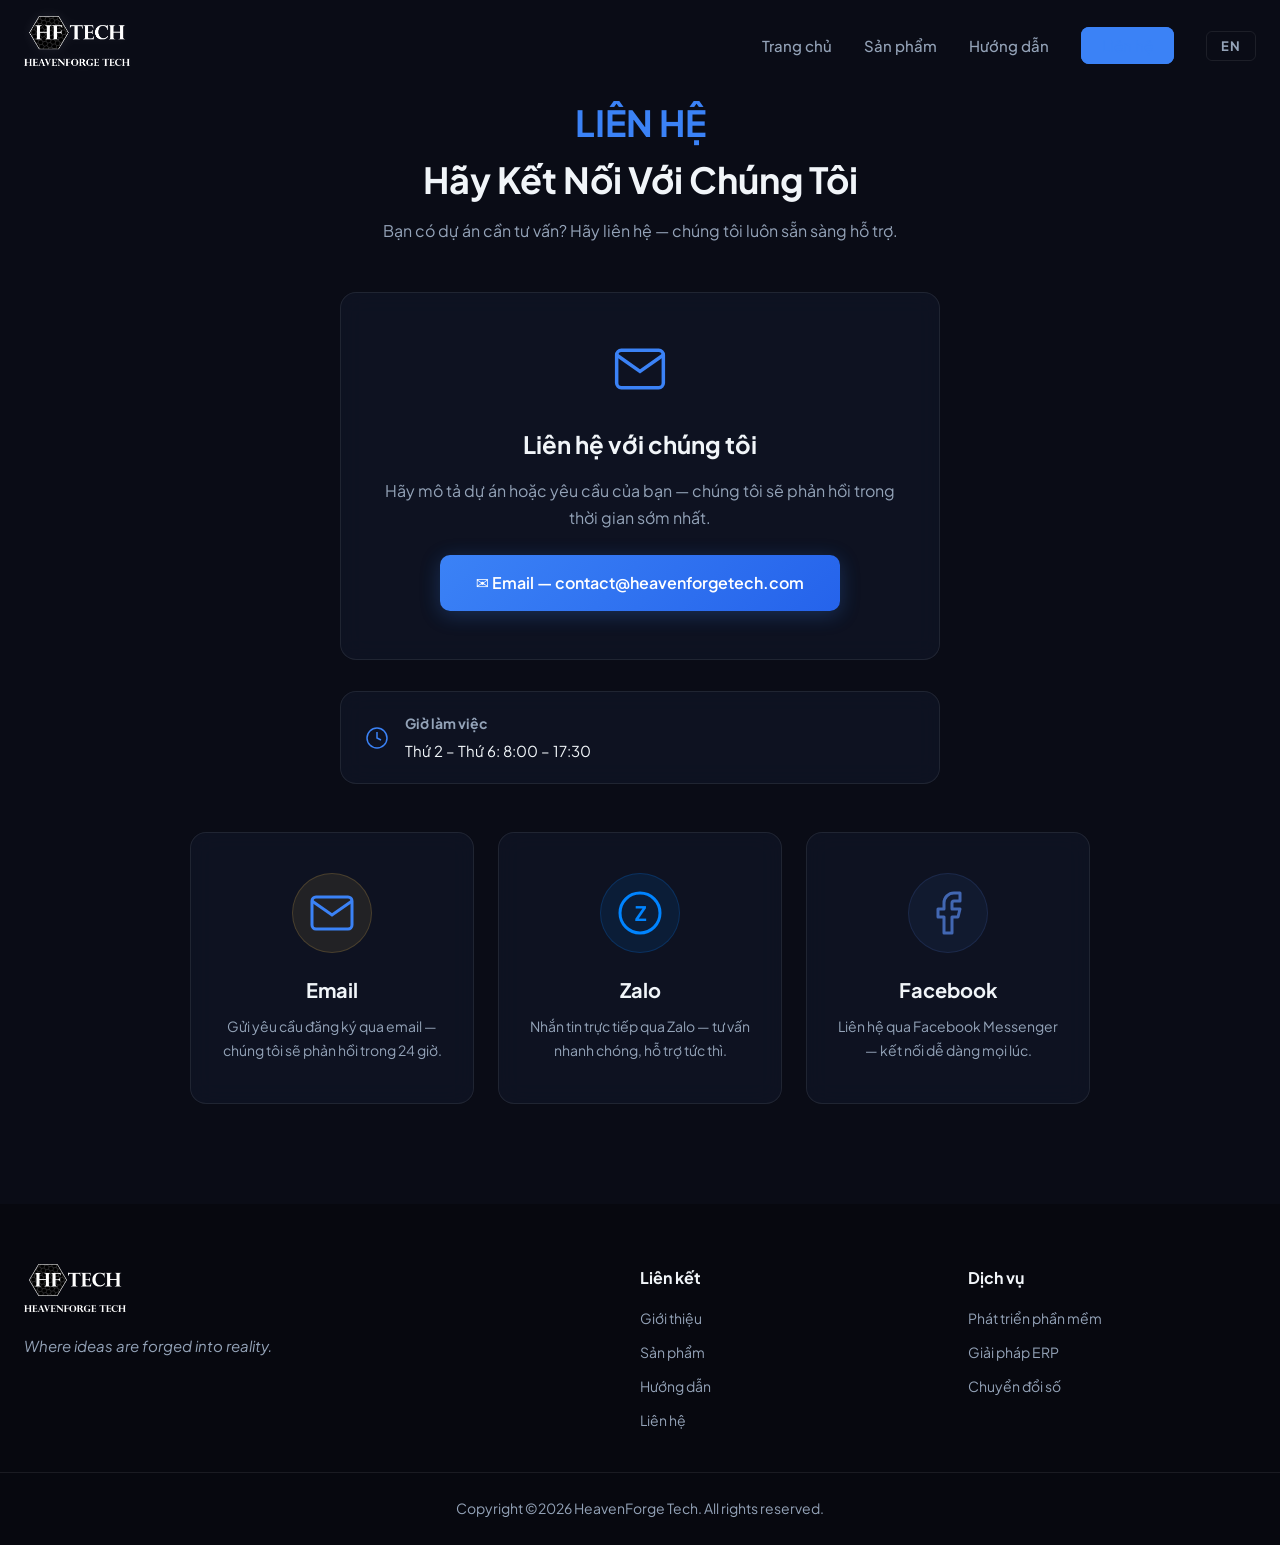
==== contact/index.html @ caf93141 "Add files via upload" ====
<!doctype html>
<html lang="vi">

<head>
    <meta charset="utf-8">
    <meta name="viewport" content="width=device-width,initial-scale=1">
    <title>Hướng Dẫn Sử Dụng — ForgeCore | HeavenForge Tech</title>
    <meta name="description"
        content="Hướng dẫn đăng ký, lợi ích khi sử dụng phần mềm ForgeCore và so sánh với phương pháp quản lý truyền thống.">
    <meta name="keywords"
        content="hướng dẫn sử dụng, đăng ký ForgeCore, lợi ích phần mềm quản lý, so sánh phần mềm ERP, HeavenForge Tech">
    <meta name="author" content="HeavenForge Tech">
    <meta name="robots" content="index, follow">
    <meta name="theme-color" content="#0f1326">
    <link rel="canonical" href="https://heavenforgetech.com/guide">

    <!-- Open Graph -->
    <meta property="og:title" content="Hướng Dẫn Sử Dụng — ForgeCore | HeavenForge Tech">
    <meta property="og:description"
        content="Hướng dẫn đăng ký và khám phá lợi ích khi sử dụng phần mềm quản lý doanh nghiệp ForgeCore.">
    <meta property="og:type" content="website">
    <meta property="og:url" content="https://heavenforgetech.com/guide">
    <meta property="og:image" content="https://heavenforgetech.com/assets/HFTech_Logo_Primary.webp">
    <meta property="og:locale" content="vi_VN">
    <meta property="og:site_name" content="HeavenForge Tech">

    <link rel="icon" type="image/webp" href="../assets/favicon.webp">
    <link rel="preconnect" href="https://fonts.googleapis.com">
    <link rel="preconnect" href="https://fonts.gstatic.com" crossorigin>
    <link href="https://fonts.googleapis.com/css2?family=Plus+Jakarta+Sans:wght@300;400;500;600;700;800&display=swap"
        rel="stylesheet">
    <link rel="stylesheet" href="../style.css?v=5">
    <script>document.documentElement.classList.add('js-ready');</script>
</head>

<body>
    <!-- ===== HEADER ===== -->
    <header id="header">
        <nav class="nav-container">
            <a href="../" class="nav-logo">
                <img src="../assets/HFTech_Logo_Primary_White.webp" alt="HeavenForge Tech" class="nav-logo-img">
            </a>
            <button class="nav-toggle" id="navToggle" aria-label="Menu" aria-expanded="false">
                <span></span><span></span><span></span>
            </button>
            <ul class="nav-links" id="navLinks">
                <li><a href="../" data-i18n="nav.home">Trang chủ</a></li>
                <li><a href="../products/" data-i18n="nav.products">Sản phẩm</a></li>
                <li><a href="../guide/" data-i18n="nav.guide">Hướng dẫn</a></li>
                <li><a href="./" class="nav-cta nav-active" data-i18n="nav.contact">Liên hệ</a></li>
                <li><button id="langToggle" class="lang-toggle" onclick="setLang(getLang()==='vi'?'en':'vi')">EN</button></li>
            </ul>
        </nav>
    </header>

    <!-- ===== CONTACT ===== -->
    <section id="contact" class="section">
      <div class="container">
        <div class="section-label" data-i18n="contact.label">LIÊN HỆ</div>
        <h2 class="section-title" data-i18n="contact.title">Hãy Kết Nối Với Chúng Tôi</h2>
        <p class="section-sub" data-i18n="contact.sub">Bạn có dự án cần tư vấn? Hãy liên hệ — chúng tôi luôn sẵn sàng hỗ trợ.</p>
        <div class="contact-info-center">
          <div class="contact-cta glass-card">
            <svg width="56" height="56" viewBox="0 0 24 24" fill="none" stroke="var(--accent)" stroke-width="1.5" aria-hidden="true">
              <path d="M4 4h16c1.1 0 2 .9 2 2v12c0 1.1-.9 2-2 2H4c-1.1 0-2-.9-2-2V6c0-1.1.9-2 2-2z" />
              <polyline points="22,6 12,13 2,6" />
            </svg>
            <h3 data-i18n="contact.cta.title">Liên hệ với chúng tôi</h3>
            <p data-i18n="contact.cta.desc">Hãy mô tả dự án hoặc yêu cầu của bạn — chúng tôi sẽ phản hồi trong thời gian sớm nhất.</p>
            <span id="contact-mail"></span>
          </div>
          <div class="contact-details">
            <div class="contact-item glass-card">
              <svg width="24" height="24" viewBox="0 0 24 24" fill="none" stroke="var(--accent)" stroke-width="1.5" aria-hidden="true">
                <circle cx="12" cy="12" r="10" />
                <path d="M12 6v6l4 2" />
              </svg>
              <div>
                <h4 data-i18n="contact.hours.title">Giờ làm việc</h4>
                <p data-i18n="contact.hours.desc">Thứ 2 – Thứ 6: 8:00 – 17:30</p>
              </div>
            </div>
          </div>
        </div>

        <!-- Kênh liên hệ -->
        <div class="contact-channels" style="margin-top:48px">
          <a href="https://mail.google.com/mail/?view=cm&to=contact%40heavenforgetech.com&su=Y%C3%AAu%20c%E1%BA%A7u%20t%C6%B0%20v%E1%BA%A5n"
            target="_blank" rel="noopener noreferrer" class="channel-card glass-card">
            <div class="channel-icon channel-email">
              <svg width="48" height="48" viewBox="0 0 24 24" fill="none" stroke="currentColor" stroke-width="1.5" aria-hidden="true">
                <path d="M4 4h16c1.1 0 2 .9 2 2v12c0 1.1-.9 2-2 2H4c-1.1 0-2-.9-2-2V6c0-1.1.9-2 2-2z" />
                <polyline points="22,6 12,13 2,6" />
              </svg>
            </div>
            <h3 data-i18n="guide.channel.email">Email</h3>
            <p data-i18n="guide.channel.email.desc">Gửi yêu cầu đăng ký qua email — chúng tôi sẽ phản hồi trong 24 giờ.</p>
          </a>
          <a href="https://zalo.me/0908487040" target="_blank" rel="noopener noreferrer" class="channel-card glass-card">
            <div class="channel-icon channel-zalo">
              <svg width="48" height="48" viewBox="0 0 24 24" fill="none" aria-hidden="true">
                <circle cx="12" cy="12" r="10" stroke="currentColor" stroke-width="1.5" />
                <text x="12" y="16" text-anchor="middle" fill="currentColor" font-size="10" font-weight="700" font-family="Plus Jakarta Sans, sans-serif">Z</text>
              </svg>
            </div>
            <h3 data-i18n="guide.channel.zalo">Zalo</h3>
            <p data-i18n="guide.channel.zalo.desc">Nhắn tin trực tiếp qua Zalo — tư vấn nhanh chóng, hỗ trợ tức thì.</p>
          </a>
          <a href="https://m.me/798002690071717" target="_blank" rel="noopener noreferrer" class="channel-card glass-card">
            <div class="channel-icon channel-facebook">
              <svg width="48" height="48" viewBox="0 0 24 24" fill="none" aria-hidden="true">
                <path d="M18 2h-3a5 5 0 00-5 5v3H7v4h3v8h4v-8h3l1-4h-4V7a1 1 0 011-1h3z"
                  stroke="currentColor" stroke-width="1.5" stroke-linecap="round" stroke-linejoin="round" />
              </svg>
            </div>
            <h3 data-i18n="guide.channel.fb">Facebook</h3>
            <p data-i18n="guide.channel.fb.desc">Liên hệ qua Facebook Messenger — kết nối dễ dàng mọi lúc.</p>
          </a>
        </div>
      </div>
    </section>

    <!-- ===== FOOTER ===== -->
    <footer class="footer">
        <div class="container footer-inner">
            <div class="footer-brand">
                <img src="../assets/HFTech_Logo_Primary_White.webp" alt="HeavenForge Tech" class="footer-logo">
                <p>Where ideas are forged into reality.</p>
            </div>
            <div class="footer-links">
                <h4 data-i18n="footer.links">Liên kết</h4>
                <a href="../#about" data-i18n="footer.about">Giới thiệu</a>
                <a href="../products/" data-i18n="nav.products">Sản phẩm</a>
                <a href="../guide/" data-i18n="nav.guide">Hướng dẫn</a>
                <a href="./" data-i18n="nav.contact">Liên hệ</a>
            </div>
            <div class="footer-links">
                <h4 data-i18n="footer.services-title">Dịch vụ</h4>
                <a href="../#services" data-i18n="footer.dev">Phát triển phần mềm</a>
                <a href="../#services" data-i18n="footer.erp">Giải pháp ERP</a>
                <a href="../#services" data-i18n="footer.digital">Chuyển đổi số</a>
            </div>
        </div>
        <div class="footer-bottom">
            <p>Copyright ©2026 HeavenForge Tech. All rights reserved.</p>
        </div>
    </footer>

    <script src="../i18n.js?v=1"></script>
    <script src="../main.js?v=5" defer></script>
</body>

</html>
---- style.css ----
/* ===== HeavenForge Tech — Design System ===== */

/* === Image protection === */
img {
  -webkit-user-select: none;
  user-select: none;
  -webkit-user-drag: none;
  -webkit-touch-callout: none;
}

.showcase-img-wrap {
  position: relative;
}

.showcase-img-wrap::after {
  content: '';
  position: absolute;
  inset: 0;
  z-index: 1;
}


:root {
  --bg: #0a0c16;
  --bg2: #12182b;
  --fg: #f1f5f9;
  --fg-muted: #94a3b8;
  --accent: #3b82f6;
  --accent-glow: rgba(59, 130, 246, 0.25);
  --glass-bg: rgba(18, 24, 43, 0.6);
  --glass-border: rgba(255, 255, 255, 0.08);
  --radius: 16px;
  --transition: .35s cubic-bezier(.4, 0, .2, 1);
}

*,
*::before,
*::after {
  box-sizing: border-box;
  margin: 0;
  padding: 0;
}

html {
  scroll-behavior: smooth;
  scroll-padding-top: 80px;
}

body {
  font-family: 'Plus Jakarta Sans', system-ui, -apple-system, sans-serif;
  background: var(--bg);
  color: var(--fg);
  line-height: 1.7;
  overflow-x: hidden;
}

a {
  color: var(--accent);
  text-decoration: none;
  transition: color var(--transition);
}

a:hover {
  color: #60a5fa;
}

img {
  max-width: 100%;
  height: auto;
}

ul {
  list-style: none;
}

.container {
  max-width: 1400px;
  margin: 0 auto;
  padding: 0 24px;
}

.accent {
  color: var(--accent);
}

/* ===== GLASS CARD ===== */
.glass-card {
  background: var(--glass-bg);
  border: 1px solid var(--glass-border);
  border-radius: var(--radius);
  backdrop-filter: blur(12px);
  -webkit-backdrop-filter: blur(12px);
  will-change: transform;
  transition: transform var(--transition), box-shadow var(--transition), border-color var(--transition);
}

.glass-card:hover {
  transform: translateY(-4px);
  border-color: rgba(59, 130, 246, 0.3);
  box-shadow: 0 20px 40px -10px rgba(0, 0, 0, 0.5), 0 0 20px var(--accent-glow);
}

/* ===== HEADER ===== */
#header {
  position: fixed;
  top: 0;
  left: 0;
  width: 100%;
  z-index: 1000;
  padding: 16px 0;
  transition: all var(--transition);
}

#header.scrolled {
  background: rgba(15, 19, 38, .92);
  backdrop-filter: blur(20px);
  -webkit-backdrop-filter: blur(20px);
  padding: 10px 0;
  box-shadow: 0 2px 30px rgba(0, 0, 0, .4);
}

.nav-container {
  max-width: 1400px;
  margin: 0 auto;
  padding: 0 24px;
  display: flex;
  align-items: center;
  justify-content: space-between;
}

.nav-logo-img {
  height: 52px;
  width: auto;
  filter: drop-shadow(0 0 6px rgba(255, 255, 255, .08));
}

.nav-links {
  display: flex;
  align-items: center;
  gap: 32px;
}

.nav-links a {
  color: var(--fg-muted);
  font-size: 15px;
  font-weight: 500;
  position: relative;
  transition: color var(--transition);
}

#header .nav-links .nav-cta {
  padding: 8px 20px;
  border: 1px solid var(--accent);
  border-radius: 8px;
  color: var(--accent);
}

#header .nav-links .nav-cta:hover {
  background: var(--accent);
  color: var(--bg);
}

#header .nav-links .nav-cta::after {
  display: none;
}

.nav-cta {
  background: var(--accent);
  color: var(--bg) !important;
  padding: 8px 20px;
  border-radius: 8px;
  font-weight: 600;
  transition: background var(--transition), transform var(--transition);
}

.lang-toggle {
  background: transparent;
  color: var(--fg-muted);
  border: 1px solid var(--glass-border);
  padding: 6px 14px;
  border-radius: 6px;
  font-size: 13px;
  font-weight: 700;
  font-family: inherit;
  cursor: pointer;
  letter-spacing: 1px;
  transition: all var(--transition);
}

.lang-toggle:hover {
  color: var(--accent);
  border-color: var(--accent);
}

.nav-links a::after {
  content: '';
  position: absolute;
  bottom: -4px;
  left: 0;
  width: 0;
  height: 2px;
  background: var(--accent);
  transition: width var(--transition);
}

.nav-links a:hover {
  color: var(--fg);
}

.nav-links a:hover::after {
  width: 100%;
}

#header .nav-links .nav-cta {
  padding: 8px 20px;
  border: 1px solid var(--accent);
  border-radius: 8px;
  color: var(--accent);
}

#header .nav-links .nav-cta:hover {
  background: var(--accent);
  color: var(--bg);
}

#header .nav-links .nav-cta::after {
  display: none;
}

/* Mobile toggle */
.nav-toggle {
  display: none;
  background: none;
  border: none;
  cursor: pointer;
  padding: 4px;
}

.nav-toggle span {
  display: block;
  width: 24px;
  height: 2px;
  background: var(--fg);
  margin: 5px 0;
  transition: var(--transition);
}

.nav-toggle.active span:nth-child(1) {
  transform: rotate(45deg) translate(5px, 5px);
}

.nav-toggle.active span:nth-child(2) {
  opacity: 0;
}

.nav-toggle.active span:nth-child(3) {
  transform: rotate(-45deg) translate(5px, -5px);
}

/* ===== HERO ===== */
.hero {
  position: relative;
  min-height: 100vh;
  display: flex;
  align-items: center;
  justify-content: center;
  text-align: center;
  padding: 120px 24px 80px;
  overflow: hidden;
}

.hero-glow {
  position: absolute;
  top: -200px;
  left: 50%;
  transform: translateX(-50%);
  width: 900px;
  height: 600px;
  background: radial-gradient(ellipse, rgba(224, 180, 76, .08) 0%, transparent 70%);
  pointer-events: none;
}

.hero-content {
  position: relative;
  z-index: 1;
  max-width: 900px;
}

.badge {
  display: inline-block;
  margin-bottom: 24px;
  padding: .4em 1.2em;
  border: 1px solid rgba(255, 255, 255, .2);
  border-radius: 999px;
  font-size: 13px;
  font-weight: 600;
  letter-spacing: 2px;
  background: rgba(255, 255, 255, .05);
}

.hero h1 {
  font-size: clamp(36px, 5.5vw, 64px);
  font-weight: 800;
  line-height: 1.15;
  margin-bottom: 16px;
}

.hero-tagline {
  font-size: clamp(18px, 2vw, 22px);
  color: #c0d0f0;
  font-weight: 400;
  font-style: italic;
  margin-bottom: 12px;
}

.hero-desc {
  font-size: 17px;
  color: var(--fg-muted);
  max-width: 600px;
  margin: 0 auto 32px;
}

.hero-btns {
  display: flex;
  gap: 16px;
  justify-content: center;
  flex-wrap: wrap;
}

/* Buttons */
.btn {
  display: inline-flex;
  align-items: center;
  gap: 8px;
  padding: 14px 32px;
  border-radius: 10px;
  font-size: 15px;
  font-weight: 600;
  cursor: pointer;
  border: none;
  transition: all var(--transition);
}

.btn-primary {
  background: linear-gradient(135deg, var(--accent), #2563eb);
  color: #ffffff;
  box-shadow: 0 4px 20px var(--accent-glow);
}

.btn-primary:hover {
  transform: translateY(-2px);
  box-shadow: 0 8px 30px var(--accent-glow);
  color: #ffffff;
}

.btn-outline {
  background: transparent;
  color: var(--fg);
  border: 1px solid rgba(255, 255, 255, .2);
}

.btn-outline:hover {
  border-color: var(--accent);
  color: var(--accent);
  transform: translateY(-2px);
}

.btn-full {
  width: 100%;
  justify-content: center;
}

/* ===== SECTIONS ===== */
.section {
  padding: 100px 0;
}

.section-alt {
  background: var(--bg2);
}

.section-label {
  font-size: clamp(26px, 3.5vw, 36px);
  font-weight: 700;
  color: var(--accent);
  text-align: center;
  margin-bottom: 12px;
  line-height: 1.25;
}

.section-title {
  font-size: clamp(26px, 3.5vw, 36px);
  font-weight: 700;
  text-align: center;
  margin-bottom: 16px;
  line-height: 1.25;
}

.section-sub {
  font-size: 16px;
  line-height: 1.6;
  color: var(--fg-muted);
  text-align: center;
  max-width: 700px;
  margin: 0 auto 48px;
}

/* ===== ABOUT ===== */
.about-grid {
  display: grid;
  grid-template-columns: repeat(3, 1fr);
  gap: 24px;
}

.about-card {
  padding: 36px 28px;
  text-align: center;
}

.about-icon {
  margin-bottom: 20px;
  color: var(--accent);
}

.about-card h3 {
  font-size: 20px;
  margin-bottom: 12px;
}

.about-card p {
  font-size: 15px;
  color: var(--fg-muted);
}

/* ===== SERVICES ===== */
.services-grid {
  display: grid;
  grid-template-columns: repeat(2, 1fr);
  gap: 24px;
}

.service-card {
  padding: 36px 32px;
}

.service-icon {
  margin-bottom: 20px;
}

.service-card h3 {
  font-size: 22px;
  margin-bottom: 10px;
}

.service-card>p {
  font-size: 15px;
  color: var(--fg-muted);
  margin-bottom: 16px;
}

.service-list {
  display: flex;
  flex-direction: column;
  gap: 8px;
}

.service-list li {
  padding-left: 20px;
  position: relative;
  font-size: 14px;
  color: var(--fg-muted);
}

.service-list li::before {
  content: '';
  position: absolute;
  left: 0;
  top: 8px;
  width: 8px;
  height: 8px;
  border-radius: 50%;
  background: var(--accent);
  opacity: .7;
}

/* ===== PROCESS ===== */
.process-timeline {
  display: grid;
  grid-template-columns: repeat(4, 1fr);
  gap: 24px;
  position: relative;
}

.process-timeline::before {
  content: '';
  position: absolute;
  top: 50px;
  left: 12%;
  right: 12%;
  height: 2px;
  background: linear-gradient(90deg, transparent, var(--accent), transparent);
  opacity: .3;
}

.process-step {
  padding: 32px 24px;
  text-align: center;
  position: relative;
}

.step-number {
  font-size: 36px;
  font-weight: 800;
  background: linear-gradient(135deg, var(--accent), #2563eb);
  -webkit-background-clip: text;
  -webkit-text-fill-color: transparent;
  background-clip: text;
  margin-bottom: 12px;
  line-height: 1;
}

.process-step h3 {
  font-size: 17px;
  margin-bottom: 10px;
}

.process-step p {
  font-size: 14px;
  color: var(--fg-muted);
}

/* ===== TECH ===== */
.tech-grid {
  display: flex;
  flex-wrap: wrap;
  justify-content: center;
  gap: 16px;
}

.tech-item {
  padding: 14px 28px;
  border-radius: 10px;
  background: var(--glass-bg);
  border: 1px solid var(--glass-border);
  font-size: 15px;
  font-weight: 600;
  letter-spacing: .5px;
  transition: all var(--transition);
}

.tech-item:hover {
  border-color: var(--accent);
  color: var(--accent);
  box-shadow: 0 0 16px var(--accent-glow);
  transform: translateY(-3px);
}

/* ===== CONTACT ===== */
.contact-info-center {
  display: flex;
  flex-direction: column;
  align-items: center;
  gap: 32px;
  max-width: 600px;
  margin: 0 auto;
}

.contact-cta {
  padding: 48px 40px;
  text-align: center;
}

.contact-cta svg {
  margin-bottom: 20px;
}

.contact-cta h3 {
  font-size: 24px;
  margin-bottom: 12px;
}

.contact-cta p {
  font-size: 16px;
  color: var(--fg-muted);
  margin-bottom: 24px;
}

.contact-cta a {
  display: inline-flex;
  align-items: center;
  gap: 8px;
  padding: 14px 36px;
  border-radius: 10px;
  background: linear-gradient(135deg, var(--accent), #2563eb);
  color: #ffffff;
  font-size: 16px;
  font-weight: 600;
  box-shadow: 0 4px 20px var(--accent-glow);
  transition: all var(--transition);
}

.contact-cta a:hover {
  transform: translateY(-2px);
  box-shadow: 0 8px 30px var(--accent-glow);
  color: #ffffff;
}

.contact-details {
  width: 100%;
}

.contact-info {
  display: flex;
  flex-direction: column;
  gap: 16px;
}

.contact-item {
  display: flex;
  align-items: center;
  gap: 16px;
  padding: 20px 24px;
}

.contact-item h4 {
  font-size: 14px;
  color: var(--fg-muted);
  margin-bottom: 2px;
}

.contact-item p,
.contact-item a {
  font-size: 15px;
  color: var(--fg);
}

/* ===== FOOTER ===== */
.footer {
  background: rgba(0, 0, 0, .3);
  padding-top: 60px;
}

.footer-inner {
  display: grid;
  grid-template-columns: 2fr 1fr 1fr;
  gap: 40px;
  padding-bottom: 40px;
  border-bottom: 1px solid var(--glass-border);
}

.footer-logo {
  height: 50px;
  margin-bottom: 12px;
}

.footer-brand p {
  color: var(--fg-muted);
  font-size: 15px;
  font-style: italic;
}

.footer-links {
  display: flex;
  flex-direction: column;
  gap: 10px;
}

.footer-links h4 {
  font-size: 16px;
  margin-bottom: 6px;
}

.footer-links a {
  color: var(--fg-muted);
  font-size: 14px;
}

.footer-links a:hover {
  color: var(--accent);
}

.footer-bottom {
  text-align: center;
  padding: 24px;
  font-size: 14px;
  color: var(--fg-muted);
}

/* ===== PRODUCT PAGE ===== */
.product-hero {
  position: relative;
  min-height: 80vh;
  display: flex;
  align-items: center;
  justify-content: center;
  text-align: center;
  padding: 120px 24px 80px;
  overflow: hidden;
}

.nav-active {
  color: var(--accent) !important;
}

.overview-grid {
  display: grid;
  grid-template-columns: repeat(3, 1fr);
  gap: 24px;
}

.overview-card {
  padding: 36px 28px;
  text-align: center;
}

.overview-number {
  font-size: 36px;
  font-weight: 800;
  background: linear-gradient(135deg, var(--accent), #2563eb);
  -webkit-background-clip: text;
  -webkit-text-fill-color: transparent;
  background-clip: text;
  margin-bottom: 12px;
  line-height: 1;
}

.overview-card h3 {
  font-size: 20px;
  margin-bottom: 12px;
}

.overview-card p {
  font-size: 15px;
  color: var(--fg-muted);
}

.features-grid {
  display: grid;
  grid-template-columns: repeat(3, 1fr);
  gap: 24px;
}

.feature-card {
  padding: 32px 28px;
  display: flex;
  flex-direction: column;
}

.feature-icon {
  margin-bottom: 20px;
}

.feature-card h3 {
  font-size: 20px;
  margin-bottom: 10px;
}

.feature-card>p {
  font-size: 15px;
  color: var(--fg-muted);
  margin-bottom: 20px;
}

.feature-highlights {
  display: flex;
  flex-direction: column;
  gap: 10px;
  margin-top: auto;
  padding-top: 16px;
  border-top: 1px solid var(--glass-border);
}

.feature-highlights li {
  padding-left: 20px;
  position: relative;
  font-size: 14px;
  color: var(--fg-muted);
}

.feature-highlights li::before {
  content: '';
  position: absolute;
  left: 0;
  top: 8px;
  width: 8px;
  height: 8px;
  border-radius: 50%;
  background: var(--accent);
  opacity: .7;
}

.highlights-grid {
  display: grid;
  grid-template-columns: repeat(2, 1fr);
  gap: 24px;
  max-width: 900px;
  margin: 0 auto;
}

.highlight-item {
  padding: 36px 32px;
  display: flex;
  flex-direction: column;
  align-items: center;
  text-align: center;
}

.highlight-icon {
  width: 72px;
  height: 72px;
  display: flex;
  align-items: center;
  justify-content: center;
  border-radius: 50%;
  background: rgba(224, 180, 76, .08);
  border: 1px solid rgba(224, 180, 76, .15);
  margin-bottom: 20px;
}

.highlight-item h3 {
  font-size: 20px;
  margin-bottom: 10px;
}

.highlight-item p {
  font-size: 15px;
  color: var(--fg-muted);
}

.cta-block {
  text-align: center;
  padding: 64px 48px;
  max-width: 800px;
  margin: 0 auto;
}

.cta-block h2 {
  font-size: clamp(24px, 3.5vw, 36px);
  font-weight: 700;
  margin-bottom: 16px;
  line-height: 1.3;
}

.cta-block p {
  font-size: 17px;
  color: var(--fg-muted);
  margin-bottom: 32px;
}

/* ===== PRODUCT SHOWCASE (Homepage) ===== */
.product-showcase {
  display: grid;
  grid-template-columns: 1.2fr 1fr;
  gap: 0;
  overflow: hidden;
  padding: 0;
}

.product-showcase-img {
  overflow: hidden;
  line-height: 0;
}

.product-showcase-img img {
  width: 100%;
  height: 100%;
  object-fit: cover;
  transition: transform .5s ease;
}

.product-showcase:hover .product-showcase-img img {
  transform: scale(1.03);
}

.product-showcase-info {
  padding: 40px 36px;
  display: flex;
  flex-direction: column;
  justify-content: center;
}

.product-showcase-info h3 {
  font-size: 24px;
  margin-bottom: 12px;
  color: var(--fg);
}

.product-showcase-info > p {
  font-size: 15px;
  color: var(--fg-muted);
  margin-bottom: 24px;
  line-height: 1.7;
}

.product-badges {
  display: flex;
  flex-wrap: wrap;
  gap: 10px;
  margin-bottom: 28px;
}

.product-badge {
  padding: 6px 16px;
  border-radius: 999px;
  font-size: 13px;
  font-weight: 600;
  background: rgba(224, 180, 76, .1);
  border: 1px solid rgba(224, 180, 76, .25);
  color: var(--accent);
}

/* ===== GUIDE PAGE ===== */
.register-steps {
  display: grid;
  grid-template-columns: repeat(3, 1fr);
  gap: 24px;
  margin-bottom: 48px;
}

.register-step {
  padding: 32px 24px;
  text-align: center;
}

.register-step h3 {
  font-size: 17px;
  margin-bottom: 10px;
}

.register-step p {
  font-size: 14px;
  color: var(--fg-muted);
}

.contact-channels {
  display: grid;
  grid-template-columns: repeat(3, 1fr);
  gap: 24px;
  max-width: 900px;
  margin: 0 auto;
}

.channel-card {
  padding: 40px 28px;
  text-align: center;
  color: var(--fg);
  cursor: pointer;
}

.channel-card:hover {
  color: var(--fg);
}

.channel-icon {
  width: 80px;
  height: 80px;
  display: flex;
  align-items: center;
  justify-content: center;
  border-radius: 50%;
  margin: 0 auto 20px;
  transition: all var(--transition);
}

.channel-email {
  background: rgba(224, 180, 76, .1);
  border: 1px solid rgba(224, 180, 76, .2);
  color: var(--accent);
}

.channel-zalo {
  background: rgba(0, 132, 255, .1);
  border: 1px solid rgba(0, 132, 255, .2);
  color: #0084ff;
}

.channel-facebook {
  background: rgba(66, 103, 178, .1);
  border: 1px solid rgba(66, 103, 178, .2);
  color: #4267B2;
}

.channel-card:hover .channel-icon {
  transform: scale(1.1);
}

.channel-card h3 {
  font-size: 20px;
  margin-bottom: 8px;
}

.channel-card p {
  font-size: 14px;
  color: var(--fg-muted);
}

.benefits-grid {
  display: grid;
  grid-template-columns: repeat(3, 1fr);
  gap: 24px;
}

.benefit-card {
  padding: 32px 28px;
  text-align: center;
}

.benefit-icon {
  width: 72px;
  height: 72px;
  display: flex;
  align-items: center;
  justify-content: center;
  border-radius: 50%;
  background: rgba(224, 180, 76, .08);
  border: 1px solid rgba(224, 180, 76, .15);
  margin: 0 auto 20px;
}

.benefit-card h3 {
  font-size: 18px;
  margin-bottom: 10px;
}

.benefit-card p {
  font-size: 14px;
  color: var(--fg-muted);
  line-height: 1.7;
}

.compare-table-wrap {
  overflow-x: auto;
  padding: 0;
}

.compare-table {
  width: 100%;
  border-collapse: collapse;
  font-size: 15px;
}

.compare-table th,
.compare-table td {
  padding: 16px 20px;
  text-align: left;
  border-bottom: 1px solid var(--glass-border);
}

.compare-table thead th {
  font-size: 16px;
  font-weight: 700;
  padding: 20px;
  background: rgba(255, 255, 255, .03);
}

.compare-table th:first-child {
  width: 140px;
  font-weight: 600;
}

.compare-old {
  color: var(--fg-muted);
}

.compare-new {
  color: var(--accent);
}

.compare-table td.compare-old {
  color: var(--fg-muted);
  font-size: 14px;
}

.compare-table td.compare-new {
  color: var(--fg);
  font-size: 14px;
}

.compare-table tbody tr:hover {
  background: rgba(255, 255, 255, .02);
}

.compare-table tbody tr:last-child td {
  border-bottom: none;
}

/* ===== UPCOMING / COMING SOON ===== */
.upcoming-grid {
  display: grid;
  grid-template-columns: repeat(2, 1fr);
  gap: 24px;
}

.upcoming-card {
  padding: 32px 28px;
  display: flex;
  flex-direction: column;
  position: relative;
  opacity: .85;
  transition: opacity var(--transition), transform var(--transition), box-shadow var(--transition), border-color var(--transition);
}

.upcoming-card:hover {
  opacity: 1;
}

.upcoming-badge {
  position: absolute;
  top: 16px;
  right: 16px;
  padding: 4px 14px;
  border-radius: 999px;
  font-size: 11px;
  font-weight: 700;
  letter-spacing: 1px;
  text-transform: uppercase;
  background: linear-gradient(135deg, var(--accent), #c89830);
  color: var(--bg);
}

.upcoming-card h3 {
  font-size: 20px;
  margin-bottom: 10px;
}

.upcoming-card > p {
  font-size: 15px;
  color: var(--fg-muted);
  margin-bottom: 20px;
}

/* ===== SHOWCASE ===== */
.showcase-list {
  display: flex;
  flex-direction: column;
  gap: 48px;
}

.showcase-item {
  display: grid;
  grid-template-columns: 1.2fr 1fr;
  gap: 40px;
  align-items: center;
  padding: 0;
  overflow: hidden;
}

.showcase-item-reverse {
  direction: rtl;
}

.showcase-item-reverse > * {
  direction: ltr;
}

.showcase-img-wrap {
  overflow: hidden;
  border-radius: var(--radius) 0 0 var(--radius);
  line-height: 0;
}

.showcase-item-reverse .showcase-img-wrap {
  border-radius: 0 var(--radius) var(--radius) 0;
}

.showcase-img-wrap img {
  width: 100%;
  height: 100%;
  object-fit: cover;
  transition: transform .5s ease;
}

.showcase-item:hover .showcase-img-wrap img {
  transform: scale(1.03);
}

.showcase-info {
  padding: 36px 36px 36px 0;
}

.showcase-item-reverse .showcase-info {
  padding: 36px 0 36px 36px;
}

.showcase-info h3 {
  font-size: 22px;
  margin-bottom: 12px;
  color: var(--fg);
}

.showcase-info > p {
  font-size: 15px;
  color: var(--fg-muted);
  margin-bottom: 20px;
  line-height: 1.7;
}

/* ===== SCROLL REVEAL ===== */
.glass-card,
.tech-item,
.section-title,
.section-label,
.section-sub,
.hero-content > * {
  opacity: 0;
  transform: translateY(30px);
  transition: opacity .6s ease, transform .6s ease;
}

.glass-card.visible,
.tech-item.visible,
.section-title.visible,
.section-label.visible,
.section-sub.visible,
.hero-content > *.visible {
  opacity: 1;
  transform: translateY(0);
}

.hero-content>*:nth-child(1) {
  transition-delay: .1s;
}

.hero-content>*:nth-child(2) {
  transition-delay: .25s;
}

.hero-content>*:nth-child(3) {
  transition-delay: .4s;
}

.hero-content>*:nth-child(4) {
  transition-delay: .55s;
}

.hero-content>*:nth-child(5) {
  transition-delay: .7s;
}

/* ===== RESPONSIVE ===== */
/* ===== LARGE SCREENS ===== */
@media (min-width: 1440px) {
  .container,
  .nav-container {
    max-width: 1600px;
  }

  .hero-content {
    max-width: 1000px;
  }

  .hero-desc {
    max-width: 700px;
  }

  .showcase-item {
    gap: 56px;
  }

  .services-grid,
  .highlights-grid {
    grid-template-columns: repeat(3, 1fr);
    gap: 32px;
  }
}

@media (min-width: 1920px) {
  .container,
  .nav-container {
    max-width: 1800px;
    padding: 0 48px;
  }

  .hero h1,
  .product-hero h1 {
    font-size: 56px;
  }

  .section-title {
    font-size: 42px;
  }

  .hero-content {
    max-width: 1100px;
  }
}

@media (max-width: 1024px) {
  .about-grid {
    grid-template-columns: 1fr;
    max-width: 500px;
    margin: 0 auto;
  }

  .services-grid {
    grid-template-columns: 1fr;
  }

  .process-timeline {
    grid-template-columns: repeat(2, 1fr);
  }

  .process-timeline::before {
    display: none;
  }

  .footer-inner {
    grid-template-columns: 1fr 1fr;
  }

  .overview-grid {
    grid-template-columns: 1fr;
    max-width: 500px;
    margin: 0 auto;
  }

  .product-showcase {
    grid-template-columns: 1fr;
  }

  .product-showcase-info {
    padding: 28px 32px 32px;
  }

  .features-grid {
    grid-template-columns: repeat(2, 1fr);
  }

  .upcoming-grid {
    grid-template-columns: 1fr;
  }

  .register-steps {
    grid-template-columns: 1fr;
    max-width: 400px;
    margin: 0 auto 48px;
  }

  .contact-channels {
    grid-template-columns: 1fr;
    max-width: 400px;
  }

  .benefits-grid {
    grid-template-columns: 1fr;
    max-width: 500px;
    margin: 0 auto;
  }

  .compare-table th:first-child {
    width: 100px;
  }

  .showcase-item {
    grid-template-columns: 1fr;
    gap: 0;
  }

  .showcase-item-reverse {
    direction: ltr;
  }

  .showcase-img-wrap,
  .showcase-item-reverse .showcase-img-wrap {
    border-radius: var(--radius) var(--radius) 0 0;
  }

  .showcase-info,
  .showcase-item-reverse .showcase-info {
    padding: 28px 32px 32px;
  }
}

@media (max-width: 768px) {
  .nav-toggle {
    display: block;
  }

  .nav-links {
    position: fixed;
    top: 0;
    right: -100%;
    width: 280px;
    height: 100vh;
    flex-direction: column;
    justify-content: center;
    background: rgba(15, 19, 38, .97);
    backdrop-filter: blur(20px);
    transition: right var(--transition);
    gap: 24px;
  }

  .nav-links.open {
    right: 0;
  }

  .hero,
  .product-hero {
    padding: 100px 20px 60px;
    min-height: 90vh;
  }

  .features-grid {
    grid-template-columns: 1fr;
  }

  .upcoming-grid {
    grid-template-columns: 1fr;
  }

  .register-steps {
    grid-template-columns: 1fr;
    max-width: 350px;
    margin: 0 auto 48px;
  }

  .contact-channels {
    grid-template-columns: 1fr;
    max-width: 350px;
  }

  .benefits-grid {
    grid-template-columns: 1fr;
    max-width: 400px;
    margin: 0 auto;
  }

  .compare-table {
    font-size: 13px;
  }

  .compare-table th,
  .compare-table td {
    padding: 12px 14px;
  }

  .highlights-grid {
    grid-template-columns: 1fr;
    max-width: 500px;
    margin: 0 auto;
  }

  .cta-block {
    padding: 40px 24px;
  }

  .showcase-info,
  .showcase-item-reverse .showcase-info {
    padding: 24px 20px 28px;
  }

  .product-showcase-info {
    padding: 24px 20px 28px;
  }

  .product-showcase-info h3 {
    font-size: 20px;
  }

  .showcase-info h3 {
    font-size: 19px;
  }

  .section {
    padding: 70px 0;
  }

  .process-timeline {
    grid-template-columns: 1fr;
    max-width: 400px;
    margin: 0 auto;
  }

  .footer-inner {
    grid-template-columns: 1fr;
    text-align: center;
  }

  .footer-brand {
    display: flex;
    flex-direction: column;
    align-items: center;
  }

  .footer-links {
    align-items: center;
  }
}

/* ===== EXTRA SMALL SCREENS ===== */
@media (max-width: 480px) {
  html {
    overflow-x: hidden;
  }

  .container {
    padding: 0 16px;
  }

  .hero h1,
  .product-hero h1 {
    font-size: clamp(28px, 8vw, 48px);
  }

  .hero-desc {
    font-size: 15px;
  }

  .hero-btns {
    flex-direction: column;
    align-items: center;
    gap: 12px;
  }

  .hero-btns .btn {
    width: 100%;
    justify-content: center;
    padding: 14px 20px;
    font-size: 15px;
  }

  .section-title {
    font-size: clamp(22px, 6vw, 32px);
  }

  .section-sub {
    font-size: 14px;
  }

  .section-label {
    font-size: 11px;
  }

  .section {
    padding: 50px 0;
  }

  .glass-card {
    padding: 24px 16px;
  }

  .cta-block {
    padding: 32px 16px;
  }

  .cta-block h2 {
    font-size: 22px;
  }

  .showcase-info h3 {
    font-size: 17px;
  }

  .showcase-info > p {
    font-size: 14px;
  }

  .feature-highlights li {
    font-size: 13px;
  }

  .footer-bottom {
    font-size: 13px;
  }
}
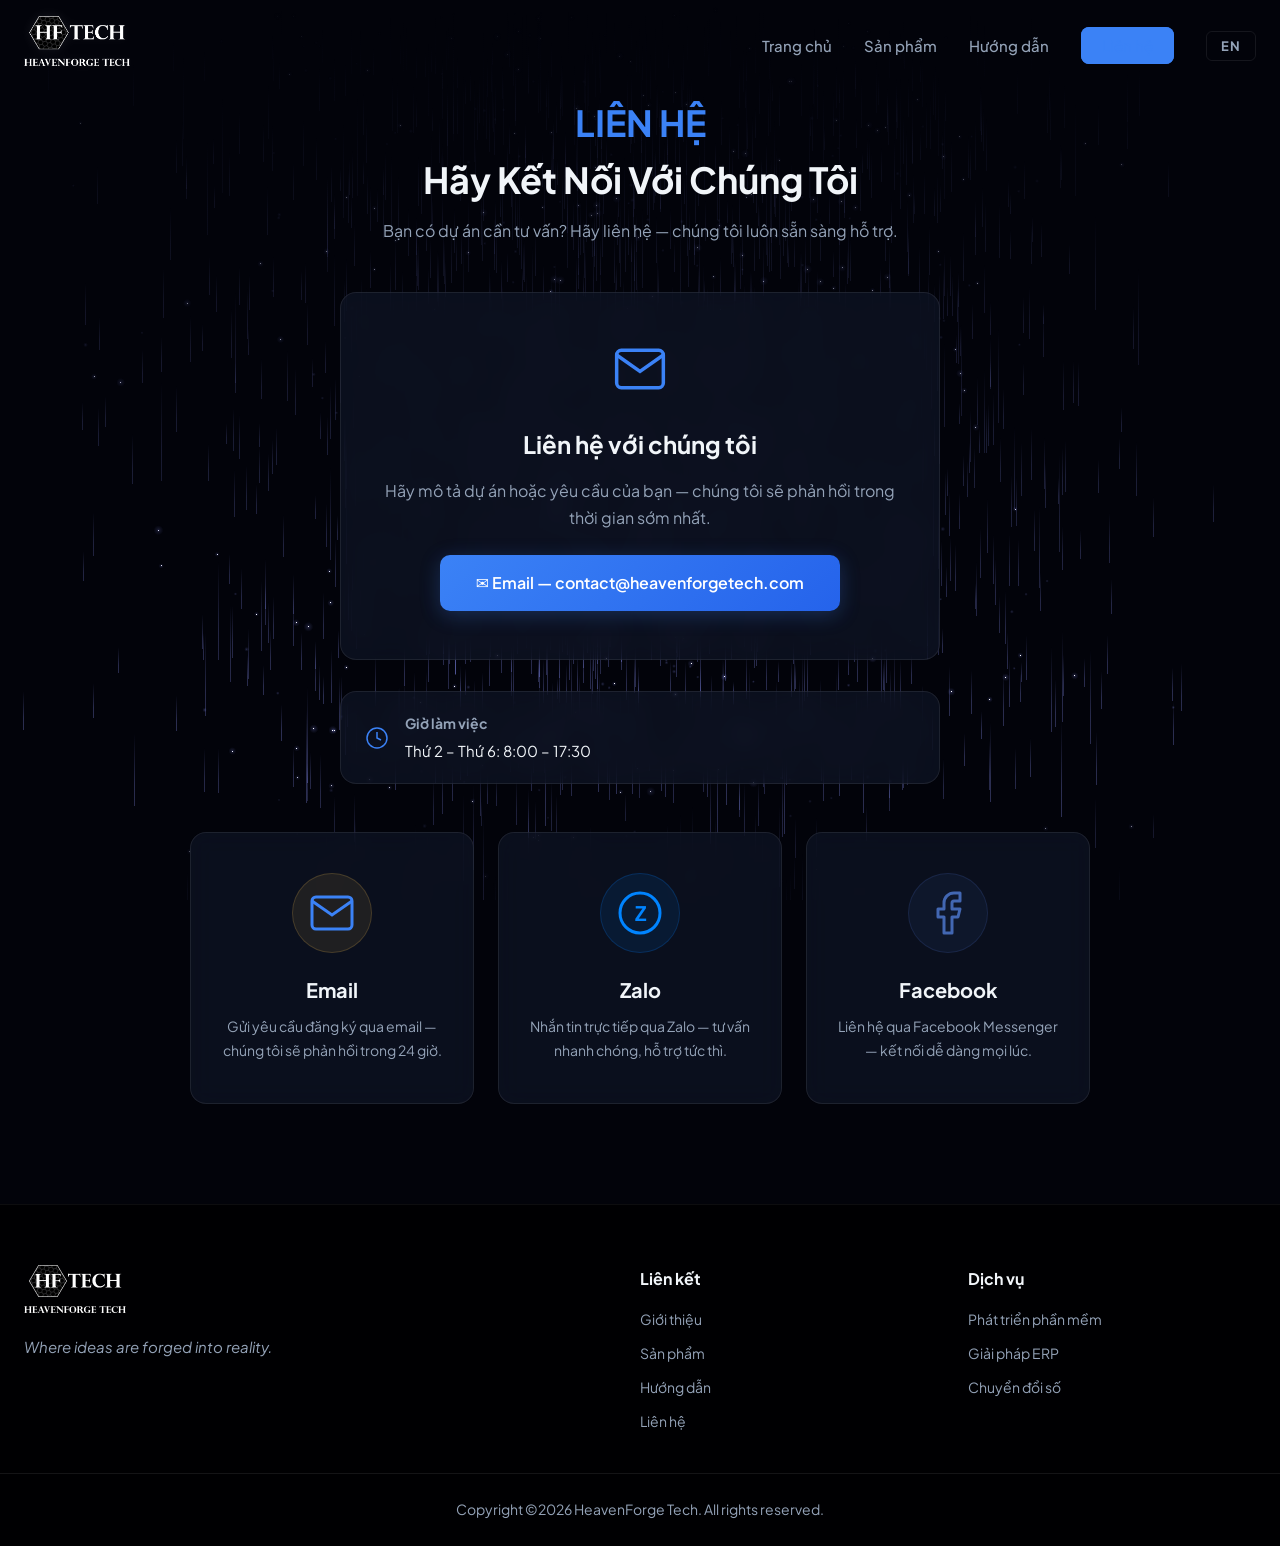
==== commit bfe9671e: "Add files via upload" ====
--- a/contact/index.html
+++ b/contact/index.html
@@ -34,6 +34,8 @@
 </head>
 
 <body>
+  <!-- Background Effect Container -->
+  <div id="bg-effect" style="position: fixed; top: 0; left: 0; width: 100vw; height: 100vh; z-index: -1; background: #02030a; overflow: hidden;"></div>
     <!-- ===== HEADER ===== -->
     <header id="header">
         <nav class="nav-container">
@@ -45,7 +47,13 @@
             </button>
             <ul class="nav-links" id="navLinks">
                 <li><a href="../" data-i18n="nav.home">Trang chủ</a></li>
-                <li><a href="../products/" data-i18n="nav.products">Sản phẩm</a></li>
+                <li class="nav-dropdown">
+                    <a href="../products/" data-i18n="nav.products">Sản phẩm <span class="dropdown-icon">▾</span></a>
+                    <ul class="dropdown-menu">
+                        <li><a href="../products/about/" data-i18n="nav.products.about">Giới thiệu</a></li>
+                        <li><a href="../products/usage/" data-i18n="nav.products.usage">Cách sử dụng</a></li>
+                    </ul>
+                </li>
                 <li><a href="../guide/" data-i18n="nav.guide">Hướng dẫn</a></li>
                 <li><a href="./" class="nav-cta nav-active" data-i18n="nav.contact">Liên hệ</a></li>
                 <li><button id="langToggle" class="lang-toggle" onclick="setLang(getLang()==='vi'?'en':'vi')">EN</button></li>
@@ -148,6 +156,22 @@
 
     <script src="../i18n.js?v=1"></script>
     <script src="../main.js?v=5" defer></script>
+
+  <script src="../assets/rising-lines.js"></script>
+  <script>
+    document.addEventListener('DOMContentLoaded', () => {
+      new RisingLines('#bg-effect', {
+        particles: 500,
+        color: "#2C2F53",
+        riseSpeed: 25,
+        opacity: 100,
+        scale: 7,
+        showHorizon: false,
+        horizonColor: "#2C2F53",
+        horizonOpacity: 85
+      });
+    });
+  </script>
 </body>
 
 </html>
--- a/style.css
+++ b/style.css
@@ -21,7 +21,7 @@
 
 
 :root {
-  --bg: #0a0c16;
+  --bg: #02030a;
   --bg2: #12182b;
   --fg: #f1f5f9;
   --fg-muted: #94a3b8;
@@ -209,6 +209,107 @@
 
 .nav-links a:hover::after {
   width: 100%;
+}
+
+/* --- Dropdown Menu --- */
+.nav-dropdown {
+  position: relative;
+  cursor: pointer;
+}
+
+.dropdown-icon {
+  font-size: 10px;
+  margin-left: 4px;
+  display: inline-block;
+  transition: transform 0.3s;
+}
+
+.dropdown-menu {
+  display: flex;
+  flex-direction: column;
+  list-style: none;
+  padding: 0;
+  margin: 0;
+}
+
+@media (min-width: 769px) {
+  .dropdown-menu {
+    position: absolute;
+    top: 100%;
+    left: 50%;
+    transform: translateX(-50%) translateY(15px);
+    background: rgba(15, 19, 38, .95);
+    backdrop-filter: blur(20px);
+    -webkit-backdrop-filter: blur(20px);
+    border: 1px solid rgba(255, 255, 255, 0.08);
+    border-radius: 12px;
+    padding: 8px 0;
+    min-width: 180px;
+    opacity: 0;
+    visibility: hidden;
+    transition: all 0.3s cubic-bezier(0.4, 0, 0.2, 1);
+    box-shadow: 0 10px 40px rgba(0, 0, 0, 0.5);
+    z-index: 100;
+  }
+
+  .nav-dropdown:hover .dropdown-menu {
+    opacity: 1;
+    visibility: visible;
+    transform: translateX(-50%) translateY(0);
+  }
+
+  .nav-dropdown:hover .dropdown-icon {
+    transform: rotate(180deg);
+  }
+
+  .dropdown-menu a {
+    display: block;
+    padding: 10px 20px;
+    color: var(--fg-muted);
+    font-size: 14px;
+    transition: all 0.2s;
+    white-space: nowrap;
+  }
+
+  .dropdown-menu a::after {
+    display: none;
+  }
+
+  .dropdown-menu a:hover {
+    background: rgba(255, 255, 255, 0.05);
+    color: var(--accent);
+  }
+}
+
+@media (max-width: 768px) {
+  .dropdown-menu {
+    display: none;
+    background: rgba(255, 255, 255, 0.03);
+    border-radius: 8px;
+    margin-top: 10px;
+    padding: 8px 0;
+  }
+  
+  .nav-dropdown:hover .dropdown-menu,
+  .nav-dropdown:active .dropdown-menu {
+    display: flex;
+  }
+
+  .dropdown-menu a {
+    display: block;
+    padding: 10px 20px;
+    color: var(--fg-muted);
+    font-size: 14px;
+    text-align: center;
+  }
+  
+  .dropdown-menu a::after {
+    display: none;
+  }
+
+  .dropdown-menu a:hover {
+    color: var(--accent);
+  }
 }
 
 #header .nav-links .nav-cta {
@@ -376,7 +477,7 @@
 }
 
 .section-alt {
-  background: var(--bg2);
+  background: transparent;
 }
 
 .section-label {
@@ -636,7 +737,10 @@
 
 /* ===== FOOTER ===== */
 .footer {
-  background: rgba(0, 0, 0, .3);
+  background: rgba(0, 0, 0, 0.75);
+  backdrop-filter: blur(12px);
+  -webkit-backdrop-filter: blur(12px);
+  border-top: 1px solid rgba(255, 255, 255, 0.05);
   padding-top: 60px;
 }
 
@@ -885,7 +989,7 @@
   color: var(--fg);
 }
 
-.product-showcase-info > p {
+.product-showcase-info>p {
   font-size: 15px;
   color: var(--fg-muted);
   margin-bottom: 24px;
@@ -1123,7 +1227,7 @@
   margin-bottom: 10px;
 }
 
-.upcoming-card > p {
+.upcoming-card>p {
   font-size: 15px;
   color: var(--fg-muted);
   margin-bottom: 20px;
@@ -1149,7 +1253,7 @@
   direction: rtl;
 }
 
-.showcase-item-reverse > * {
+.showcase-item-reverse>* {
   direction: ltr;
 }
 
@@ -1188,7 +1292,7 @@
   color: var(--fg);
 }
 
-.showcase-info > p {
+.showcase-info>p {
   font-size: 15px;
   color: var(--fg-muted);
   margin-bottom: 20px;
@@ -1201,7 +1305,7 @@
 .section-title,
 .section-label,
 .section-sub,
-.hero-content > * {
+.hero-content>* {
   opacity: 0;
   transform: translateY(30px);
   transition: opacity .6s ease, transform .6s ease;
@@ -1212,7 +1316,7 @@
 .section-title.visible,
 .section-label.visible,
 .section-sub.visible,
-.hero-content > *.visible {
+.hero-content>*.visible {
   opacity: 1;
   transform: translateY(0);
 }
@@ -1240,6 +1344,7 @@
 /* ===== RESPONSIVE ===== */
 /* ===== LARGE SCREENS ===== */
 @media (min-width: 1440px) {
+
   .container,
   .nav-container {
     max-width: 1600px;
@@ -1265,6 +1370,7 @@
 }
 
 @media (min-width: 1920px) {
+
   .container,
   .nav-container {
     max-width: 1800px;
@@ -1551,7 +1657,7 @@
     font-size: 17px;
   }
 
-  .showcase-info > p {
+  .showcase-info>p {
     font-size: 14px;
   }
 
@@ -1562,4 +1668,261 @@
   .footer-bottom {
     font-size: 13px;
   }
-}+}
+
+/* ===== DROPDOWN MENU ===== */
+.nav-dropdown {
+  position: relative;
+}
+
+.dropdown-menu {
+  position: absolute;
+  top: 100%;
+  left: 50%;
+  transform: translateX(-50%) translateY(10px);
+  background: var(--glass-bg);
+  backdrop-filter: blur(16px);
+  -webkit-backdrop-filter: blur(16px);
+  border: 1px solid var(--glass-border);
+  border-radius: 12px;
+  padding: 10px 0;
+  min-width: 200px;
+  opacity: 0;
+  visibility: hidden;
+  transition: all var(--transition);
+  box-shadow: 0 10px 30px rgba(0, 0, 0, 0.2);
+  z-index: 1000;
+  display: flex;
+  flex-direction: column;
+}
+
+.nav-dropdown:hover .dropdown-menu {
+  opacity: 1;
+  visibility: visible;
+  transform: translateX(-50%) translateY(0);
+}
+
+.dropdown-menu li {
+  list-style: none;
+  width: 100%;
+}
+
+.dropdown-menu a {
+  display: block;
+  padding: 10px 20px;
+  color: var(--fg-muted) !important;
+  font-size: 14px;
+  text-decoration: none;
+  white-space: nowrap;
+  transition: all var(--transition);
+}
+
+.dropdown-menu a:hover {
+  color: var(--accent) !important;
+  background: rgba(255, 255, 255, 0.05);
+}
+
+.dropdown-menu a::after {
+  display: none !important;
+}
+
+.dropdown-icon {
+  font-size: 10px;
+  margin-left: 4px;
+  vertical-align: middle;
+}
+
+@media (max-width: 768px) {
+  .dropdown-menu {
+    position: static;
+    transform: none;
+    opacity: 1;
+    visibility: visible;
+    background: transparent;
+    border: none;
+    box-shadow: none;
+    padding-left: 20px;
+    padding-top: 0;
+    padding-bottom: 0;
+    min-width: auto;
+  }
+
+  .dropdown-menu a {
+    padding: 8px 0;
+    font-size: 16px;
+  }
+}
+
+/* ===== ARTICLE LAYOUT ===== */
+.article-container {
+  display: flex;
+  gap: 40px;
+  max-width: 1200px;
+  margin: 0 auto;
+  align-items: flex-start;
+}
+
+.article-sidebar {
+  flex: 0 0 250px;
+  position: sticky;
+  top: 100px;
+  padding: 20px 20px 20px 0;
+  border-right: 1px solid var(--glass-border);
+}
+
+.article-sidebar h4 {
+  font-size: 16px;
+  margin-bottom: 15px;
+  color: var(--fg);
+  text-transform: uppercase;
+  letter-spacing: 1px;
+}
+
+.article-sidebar ul {
+  list-style: none;
+  padding: 0;
+  margin: 0;
+}
+
+.article-sidebar li {
+  margin-bottom: 12px;
+}
+
+.article-sidebar a {
+  color: var(--fg-muted);
+  font-size: 15px;
+  text-decoration: none;
+  transition: color var(--transition);
+  display: block;
+  line-height: 1.4;
+}
+
+.article-sidebar a:hover,
+.article-sidebar a.active {
+  color: var(--accent);
+}
+
+.article-content {
+  flex: 1;
+  max-width: 800px;
+}
+
+.article-content h2 {
+  font-size: 32px;
+  margin-top: 40px;
+  margin-bottom: 20px;
+  color: var(--fg);
+  line-height: 1.3;
+}
+
+.article-content h2:first-child {
+  margin-top: 0;
+}
+
+.article-content h3 {
+  font-size: 24px;
+  margin-top: 30px;
+  margin-bottom: 15px;
+  color: var(--fg);
+}
+
+.article-content p {
+  font-size: 18px;
+  color: var(--fg-muted);
+  line-height: 1.8;
+  margin-bottom: 24px;
+}
+
+.article-content img {
+  width: 100%;
+  border-radius: var(--radius);
+  border: 1px solid var(--glass-border);
+  margin: 30px 0;
+  box-shadow: 0 10px 30px rgba(0, 0, 0, 0.3);
+}
+
+.article-content ul.feature-list {
+  list-style: none;
+  margin-bottom: 24px;
+  padding-left: 0;
+}
+
+.article-content ul.feature-list li {
+  position: relative;
+  padding-left: 28px;
+  margin-bottom: 12px;
+  font-size: 18px;
+  color: var(--fg-muted);
+}
+
+.article-content ul.feature-list li::before {
+  content: '✓';
+  position: absolute;
+  left: 0;
+  color: var(--accent);
+  font-weight: bold;
+}
+
+@media (max-width: 992px) {
+  .article-container {
+    flex-direction: column;
+  }
+  .article-sidebar {
+    position: static;
+    border-right: none;
+    border-bottom: 1px solid var(--glass-border);
+    padding: 0 0 20px 0;
+    margin-bottom: 30px;
+    width: 100%;
+    flex: auto;
+  }
+}
+
+/* ===== ANIMATIONS ===== */
+@keyframes fadeInUp {
+  from {
+    opacity: 0;
+    transform: translateY(20px);
+  }
+  to {
+    opacity: 1;
+    transform: translateY(0);
+  }
+}
+
+.animate-fade-in-up {
+  opacity: 0;
+  animation: fadeInUp 0.8s ease-out forwards;
+}
+
+/* ===== SLIDESHOW ===== */
+.image-slideshow {
+  position: relative;
+  width: 100%;
+  border-radius: var(--radius);
+  overflow: hidden;
+  border: 1px solid var(--glass-border);
+  box-shadow: 0 10px 30px rgba(0, 0, 0, 0.3);
+}
+
+.image-slideshow img {
+  width: 100%;
+  display: block;
+  margin: 0;
+  border: none;
+  box-shadow: none;
+}
+
+.image-slideshow .slide-2 {
+  position: absolute;
+  top: 0;
+  left: 0;
+  height: 100%;
+  animation: crossFadePulse 4s infinite;
+}
+
+@keyframes crossFadePulse {
+  0%, 45% { opacity: 0; }
+  50%, 95% { opacity: 1; }
+  100% { opacity: 0; }
+}
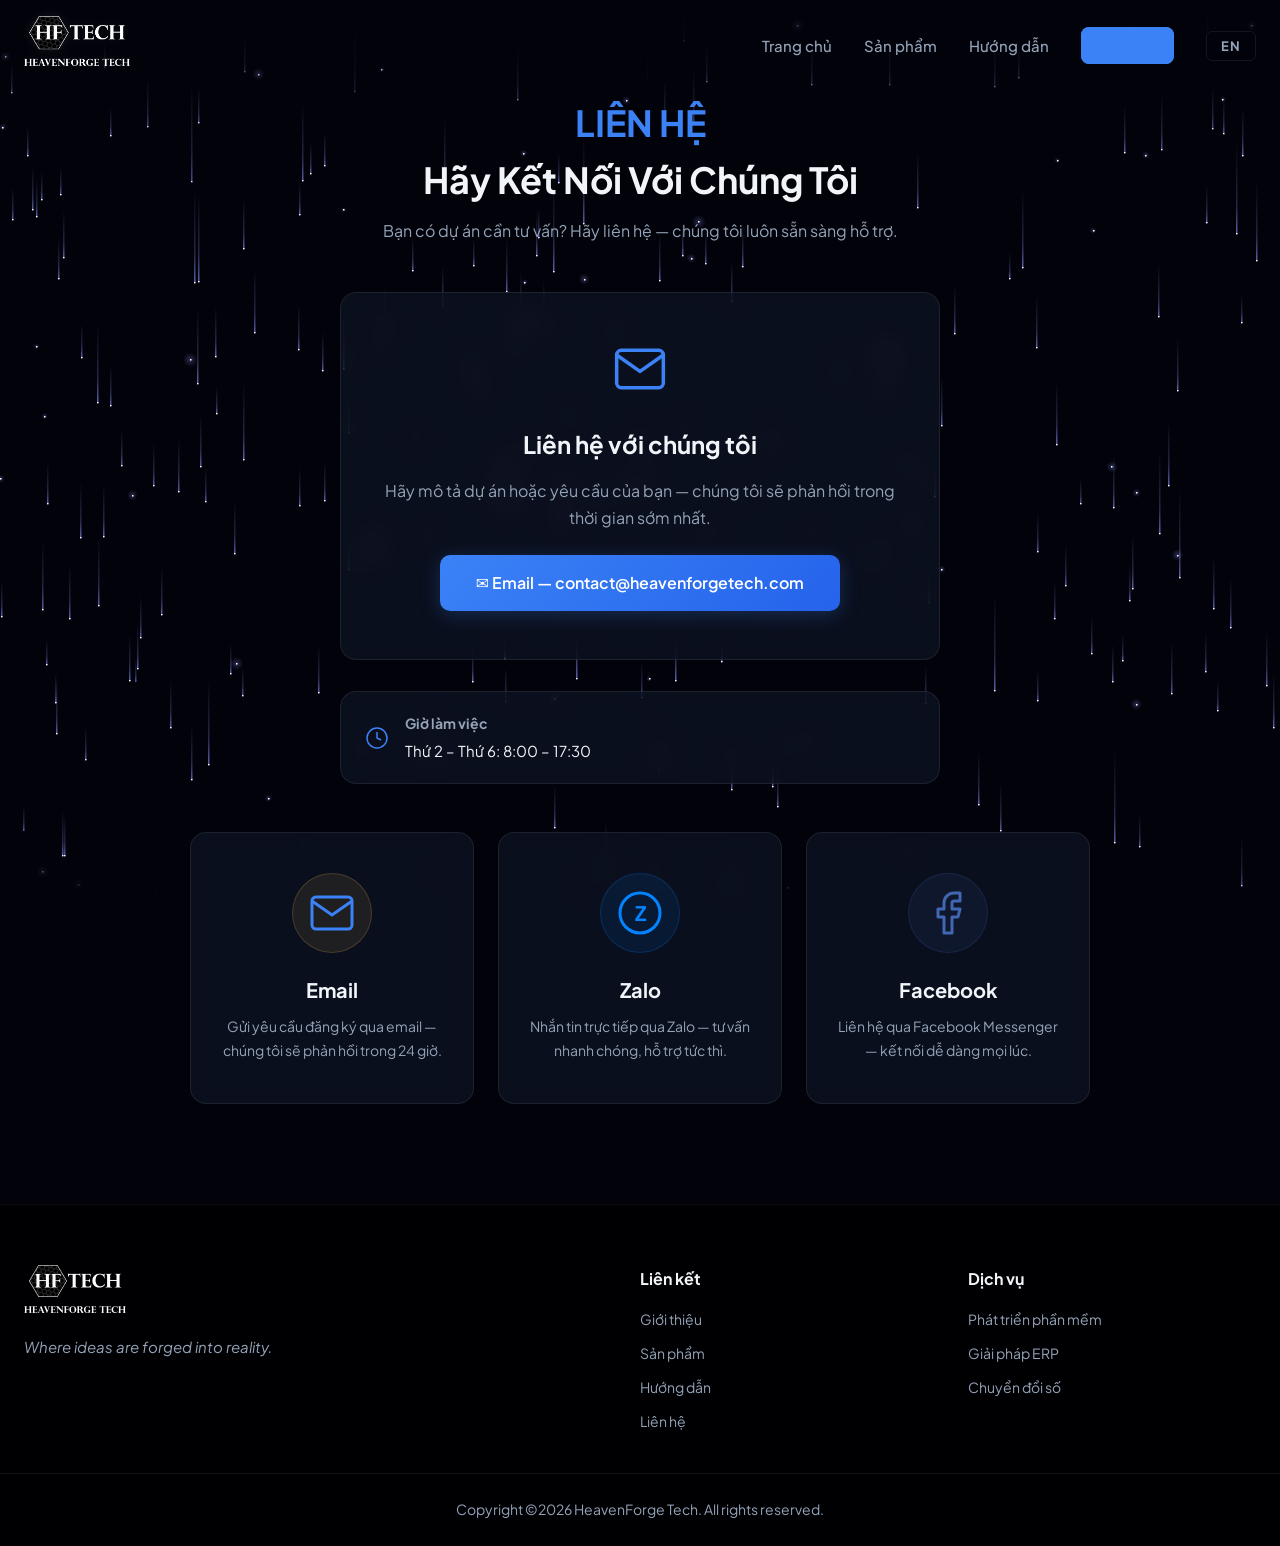
==== commit da180627: "Add files via upload" ====
--- a/contact/index.html
+++ b/contact/index.html
@@ -1,177 +1,177 @@
-<!doctype html>
-<html lang="vi">
-
-<head>
-    <meta charset="utf-8">
-    <meta name="viewport" content="width=device-width,initial-scale=1">
-    <title>Hướng Dẫn Sử Dụng — ForgeCore | HeavenForge Tech</title>
-    <meta name="description"
-        content="Hướng dẫn đăng ký, lợi ích khi sử dụng phần mềm ForgeCore và so sánh với phương pháp quản lý truyền thống.">
-    <meta name="keywords"
-        content="hướng dẫn sử dụng, đăng ký ForgeCore, lợi ích phần mềm quản lý, so sánh phần mềm ERP, HeavenForge Tech">
-    <meta name="author" content="HeavenForge Tech">
-    <meta name="robots" content="index, follow">
-    <meta name="theme-color" content="#0f1326">
-    <link rel="canonical" href="https://heavenforgetech.com/guide">
-
-    <!-- Open Graph -->
-    <meta property="og:title" content="Hướng Dẫn Sử Dụng — ForgeCore | HeavenForge Tech">
-    <meta property="og:description"
-        content="Hướng dẫn đăng ký và khám phá lợi ích khi sử dụng phần mềm quản lý doanh nghiệp ForgeCore.">
-    <meta property="og:type" content="website">
-    <meta property="og:url" content="https://heavenforgetech.com/guide">
-    <meta property="og:image" content="https://heavenforgetech.com/assets/HFTech_Logo_Primary.webp">
-    <meta property="og:locale" content="vi_VN">
-    <meta property="og:site_name" content="HeavenForge Tech">
-
-    <link rel="icon" type="image/webp" href="../assets/favicon.webp">
-    <link rel="preconnect" href="https://fonts.googleapis.com">
-    <link rel="preconnect" href="https://fonts.gstatic.com" crossorigin>
-    <link href="https://fonts.googleapis.com/css2?family=Plus+Jakarta+Sans:wght@300;400;500;600;700;800&display=swap"
-        rel="stylesheet">
-    <link rel="stylesheet" href="../style.css?v=5">
-    <script>document.documentElement.classList.add('js-ready');</script>
-</head>
-
-<body>
-  <!-- Background Effect Container -->
-  <div id="bg-effect" style="position: fixed; top: 0; left: 0; width: 100vw; height: 100vh; z-index: -1; background: #02030a; overflow: hidden;"></div>
-    <!-- ===== HEADER ===== -->
-    <header id="header">
-        <nav class="nav-container">
-            <a href="../" class="nav-logo">
-                <img src="../assets/HFTech_Logo_Primary_White.webp" alt="HeavenForge Tech" class="nav-logo-img">
-            </a>
-            <button class="nav-toggle" id="navToggle" aria-label="Menu" aria-expanded="false">
-                <span></span><span></span><span></span>
-            </button>
-            <ul class="nav-links" id="navLinks">
-                <li><a href="../" data-i18n="nav.home">Trang chủ</a></li>
-                <li class="nav-dropdown">
-                    <a href="../products/" data-i18n="nav.products">Sản phẩm <span class="dropdown-icon">▾</span></a>
-                    <ul class="dropdown-menu">
-                        <li><a href="../products/about/" data-i18n="nav.products.about">Giới thiệu</a></li>
-                        <li><a href="../products/usage/" data-i18n="nav.products.usage">Cách sử dụng</a></li>
-                    </ul>
-                </li>
-                <li><a href="../guide/" data-i18n="nav.guide">Hướng dẫn</a></li>
-                <li><a href="./" class="nav-cta nav-active" data-i18n="nav.contact">Liên hệ</a></li>
-                <li><button id="langToggle" class="lang-toggle" onclick="setLang(getLang()==='vi'?'en':'vi')">EN</button></li>
-            </ul>
-        </nav>
-    </header>
-
-    <!-- ===== CONTACT ===== -->
-    <section id="contact" class="section">
-      <div class="container">
-        <div class="section-label" data-i18n="contact.label">LIÊN HỆ</div>
-        <h2 class="section-title" data-i18n="contact.title">Hãy Kết Nối Với Chúng Tôi</h2>
-        <p class="section-sub" data-i18n="contact.sub">Bạn có dự án cần tư vấn? Hãy liên hệ — chúng tôi luôn sẵn sàng hỗ trợ.</p>
-        <div class="contact-info-center">
-          <div class="contact-cta glass-card">
-            <svg width="56" height="56" viewBox="0 0 24 24" fill="none" stroke="var(--accent)" stroke-width="1.5" aria-hidden="true">
-              <path d="M4 4h16c1.1 0 2 .9 2 2v12c0 1.1-.9 2-2 2H4c-1.1 0-2-.9-2-2V6c0-1.1.9-2 2-2z" />
-              <polyline points="22,6 12,13 2,6" />
-            </svg>
-            <h3 data-i18n="contact.cta.title">Liên hệ với chúng tôi</h3>
-            <p data-i18n="contact.cta.desc">Hãy mô tả dự án hoặc yêu cầu của bạn — chúng tôi sẽ phản hồi trong thời gian sớm nhất.</p>
-            <span id="contact-mail"></span>
-          </div>
-          <div class="contact-details">
-            <div class="contact-item glass-card">
-              <svg width="24" height="24" viewBox="0 0 24 24" fill="none" stroke="var(--accent)" stroke-width="1.5" aria-hidden="true">
-                <circle cx="12" cy="12" r="10" />
-                <path d="M12 6v6l4 2" />
-              </svg>
-              <div>
-                <h4 data-i18n="contact.hours.title">Giờ làm việc</h4>
-                <p data-i18n="contact.hours.desc">Thứ 2 – Thứ 6: 8:00 – 17:30</p>
-              </div>
-            </div>
-          </div>
-        </div>
-
-        <!-- Kênh liên hệ -->
-        <div class="contact-channels" style="margin-top:48px">
-          <a href="https://mail.google.com/mail/?view=cm&to=contact%40heavenforgetech.com&su=Y%C3%AAu%20c%E1%BA%A7u%20t%C6%B0%20v%E1%BA%A5n"
-            target="_blank" rel="noopener noreferrer" class="channel-card glass-card">
-            <div class="channel-icon channel-email">
-              <svg width="48" height="48" viewBox="0 0 24 24" fill="none" stroke="currentColor" stroke-width="1.5" aria-hidden="true">
-                <path d="M4 4h16c1.1 0 2 .9 2 2v12c0 1.1-.9 2-2 2H4c-1.1 0-2-.9-2-2V6c0-1.1.9-2 2-2z" />
-                <polyline points="22,6 12,13 2,6" />
-              </svg>
-            </div>
-            <h3 data-i18n="guide.channel.email">Email</h3>
-            <p data-i18n="guide.channel.email.desc">Gửi yêu cầu đăng ký qua email — chúng tôi sẽ phản hồi trong 24 giờ.</p>
-          </a>
-          <a href="https://zalo.me/0908487040" target="_blank" rel="noopener noreferrer" class="channel-card glass-card">
-            <div class="channel-icon channel-zalo">
-              <svg width="48" height="48" viewBox="0 0 24 24" fill="none" aria-hidden="true">
-                <circle cx="12" cy="12" r="10" stroke="currentColor" stroke-width="1.5" />
-                <text x="12" y="16" text-anchor="middle" fill="currentColor" font-size="10" font-weight="700" font-family="Plus Jakarta Sans, sans-serif">Z</text>
-              </svg>
-            </div>
-            <h3 data-i18n="guide.channel.zalo">Zalo</h3>
-            <p data-i18n="guide.channel.zalo.desc">Nhắn tin trực tiếp qua Zalo — tư vấn nhanh chóng, hỗ trợ tức thì.</p>
-          </a>
-          <a href="https://m.me/798002690071717" target="_blank" rel="noopener noreferrer" class="channel-card glass-card">
-            <div class="channel-icon channel-facebook">
-              <svg width="48" height="48" viewBox="0 0 24 24" fill="none" aria-hidden="true">
-                <path d="M18 2h-3a5 5 0 00-5 5v3H7v4h3v8h4v-8h3l1-4h-4V7a1 1 0 011-1h3z"
-                  stroke="currentColor" stroke-width="1.5" stroke-linecap="round" stroke-linejoin="round" />
-              </svg>
-            </div>
-            <h3 data-i18n="guide.channel.fb">Facebook</h3>
-            <p data-i18n="guide.channel.fb.desc">Liên hệ qua Facebook Messenger — kết nối dễ dàng mọi lúc.</p>
-          </a>
-        </div>
-      </div>
-    </section>
-
-    <!-- ===== FOOTER ===== -->
-    <footer class="footer">
-        <div class="container footer-inner">
-            <div class="footer-brand">
-                <img src="../assets/HFTech_Logo_Primary_White.webp" alt="HeavenForge Tech" class="footer-logo">
-                <p>Where ideas are forged into reality.</p>
-            </div>
-            <div class="footer-links">
-                <h4 data-i18n="footer.links">Liên kết</h4>
-                <a href="../#about" data-i18n="footer.about">Giới thiệu</a>
-                <a href="../products/" data-i18n="nav.products">Sản phẩm</a>
-                <a href="../guide/" data-i18n="nav.guide">Hướng dẫn</a>
-                <a href="./" data-i18n="nav.contact">Liên hệ</a>
-            </div>
-            <div class="footer-links">
-                <h4 data-i18n="footer.services-title">Dịch vụ</h4>
-                <a href="../#services" data-i18n="footer.dev">Phát triển phần mềm</a>
-                <a href="../#services" data-i18n="footer.erp">Giải pháp ERP</a>
-                <a href="../#services" data-i18n="footer.digital">Chuyển đổi số</a>
-            </div>
-        </div>
-        <div class="footer-bottom">
-            <p>Copyright ©2026 HeavenForge Tech. All rights reserved.</p>
-        </div>
-    </footer>
-
-    <script src="../i18n.js?v=1"></script>
-    <script src="../main.js?v=5" defer></script>
-
-  <script src="../assets/rising-lines.js"></script>
-  <script>
-    document.addEventListener('DOMContentLoaded', () => {
-      new RisingLines('#bg-effect', {
-        particles: 500,
-        color: "#2C2F53",
-        riseSpeed: 25,
-        opacity: 100,
-        scale: 7,
-        showHorizon: false,
-        horizonColor: "#2C2F53",
-        horizonOpacity: 85
-      });
-    });
-  </script>
-</body>
-
-</html>
+<!doctype html>
+<html lang="vi">
+
+<head>
+    <meta charset="utf-8">
+    <meta name="viewport" content="width=device-width,initial-scale=1">
+    <title>Hướng Dẫn Sử Dụng — ForgeCore | HeavenForge Tech</title>
+    <meta name="description"
+        content="Hướng dẫn đăng ký, lợi ích khi sử dụng phần mềm ForgeCore và so sánh với phương pháp quản lý truyền thống.">
+    <meta name="keywords"
+        content="hướng dẫn sử dụng, đăng ký ForgeCore, lợi ích phần mềm quản lý, so sánh phần mềm ERP, HeavenForge Tech">
+    <meta name="author" content="HeavenForge Tech">
+    <meta name="robots" content="index, follow">
+    <meta name="theme-color" content="#0f1326">
+    <link rel="canonical" href="https://heavenforgetech.com/guide">
+
+    <!-- Open Graph -->
+    <meta property="og:title" content="Hướng Dẫn Sử Dụng — ForgeCore | HeavenForge Tech">
+    <meta property="og:description"
+        content="Hướng dẫn đăng ký và khám phá lợi ích khi sử dụng phần mềm quản lý doanh nghiệp ForgeCore.">
+    <meta property="og:type" content="website">
+    <meta property="og:url" content="https://heavenforgetech.com/guide">
+    <meta property="og:image" content="https://heavenforgetech.com/assets/HFTech_Logo_Primary.webp">
+    <meta property="og:locale" content="vi_VN">
+    <meta property="og:site_name" content="HeavenForge Tech">
+
+    <link rel="icon" type="image/webp" href="../assets/favicon.webp">
+    <link rel="preconnect" href="https://fonts.googleapis.com">
+    <link rel="preconnect" href="https://fonts.gstatic.com" crossorigin>
+    <link href="https://fonts.googleapis.com/css2?family=Plus+Jakarta+Sans:wght@300;400;500;600;700;800&display=swap"
+        rel="stylesheet">
+    <link rel="stylesheet" href="../style.css?v=6">
+    <script>document.documentElement.classList.add('js-ready');</script>
+</head>
+
+<body>
+  <!-- Background Effect Container -->
+  <div id="bg-effect" style="position: fixed; top: 0; left: 0; right: 0; bottom: 0; width: 100%; height: 100%; height: 100dvh; z-index: -1; background: #02030a; overflow: hidden; pointer-events: none;"></div>
+    <!-- ===== HEADER ===== -->
+    <header id="header">
+        <nav class="nav-container">
+            <a href="../" class="nav-logo">
+                <img src="../assets/HFTech_Logo_Primary_White.webp" alt="HeavenForge Tech" class="nav-logo-img">
+            </a>
+            <button class="nav-toggle" id="navToggle" aria-label="Menu" aria-expanded="false">
+                <span></span><span></span><span></span>
+            </button>
+            <ul class="nav-links" id="navLinks">
+                <li><a href="../" data-i18n="nav.home">Trang chủ</a></li>
+                <li class="nav-dropdown">
+                    <a href="../products/" data-i18n="nav.products">Sản phẩm <span class="dropdown-icon">▾</span></a>
+                    <ul class="dropdown-menu">
+                        <li><a href="../products/about/" data-i18n="nav.products.about">Giới thiệu</a></li>
+                        <li><a href="../products/usage/" data-i18n="nav.products.usage">Cách sử dụng</a></li>
+                    </ul>
+                </li>
+                <li><a href="../guide/" data-i18n="nav.guide">Hướng dẫn</a></li>
+                <li><a href="./" class="nav-cta nav-active" data-i18n="nav.contact">Liên hệ</a></li>
+                <li><button id="langToggle" class="lang-toggle" onclick="setLang(getLang()==='vi'?'en':'vi')">EN</button></li>
+            </ul>
+        </nav>
+    </header>
+
+    <!-- ===== CONTACT ===== -->
+    <section id="contact" class="section">
+      <div class="container">
+        <div class="section-label" data-i18n="contact.label">LIÊN HỆ</div>
+        <h2 class="section-title" data-i18n="contact.title">Hãy Kết Nối Với Chúng Tôi</h2>
+        <p class="section-sub" data-i18n="contact.sub">Bạn có dự án cần tư vấn? Hãy liên hệ — chúng tôi luôn sẵn sàng hỗ trợ.</p>
+        <div class="contact-info-center">
+          <div class="contact-cta glass-card">
+            <svg width="56" height="56" viewBox="0 0 24 24" fill="none" stroke="var(--accent)" stroke-width="1.5" aria-hidden="true">
+              <path d="M4 4h16c1.1 0 2 .9 2 2v12c0 1.1-.9 2-2 2H4c-1.1 0-2-.9-2-2V6c0-1.1.9-2 2-2z" />
+              <polyline points="22,6 12,13 2,6" />
+            </svg>
+            <h3 data-i18n="contact.cta.title">Liên hệ với chúng tôi</h3>
+            <p data-i18n="contact.cta.desc">Hãy mô tả dự án hoặc yêu cầu của bạn — chúng tôi sẽ phản hồi trong thời gian sớm nhất.</p>
+            <span id="contact-mail"></span>
+          </div>
+          <div class="contact-details">
+            <div class="contact-item glass-card">
+              <svg width="24" height="24" viewBox="0 0 24 24" fill="none" stroke="var(--accent)" stroke-width="1.5" aria-hidden="true">
+                <circle cx="12" cy="12" r="10" />
+                <path d="M12 6v6l4 2" />
+              </svg>
+              <div>
+                <h4 data-i18n="contact.hours.title">Giờ làm việc</h4>
+                <p data-i18n="contact.hours.desc">Thứ 2 – Thứ 6: 8:00 – 17:30</p>
+              </div>
+            </div>
+          </div>
+        </div>
+
+        <!-- Kênh liên hệ -->
+        <div class="contact-channels" style="margin-top:48px;">
+          <a href="https://mail.google.com/mail/?view=cm&to=contact%40heavenforgetech.com&su=Y%C3%AAu%20c%E1%BA%A7u%20t%C6%B0%20v%E1%BA%A5n"
+            target="_blank" rel="noopener noreferrer" class="channel-card glass-card">
+            <div class="channel-icon channel-email">
+              <svg width="48" height="48" viewBox="0 0 24 24" fill="none" stroke="currentColor" stroke-width="1.5" aria-hidden="true">
+                <path d="M4 4h16c1.1 0 2 .9 2 2v12c0 1.1-.9 2-2 2H4c-1.1 0-2-.9-2-2V6c0-1.1.9-2 2-2z" />
+                <polyline points="22,6 12,13 2,6" />
+              </svg>
+            </div>
+            <h3 data-i18n="guide.channel.email">Email</h3>
+            <p data-i18n="guide.channel.email.desc">Gửi yêu cầu đăng ký qua email — chúng tôi sẽ phản hồi trong 24 giờ.</p>
+          </a>
+          <a href="https://zalo.me/0908487040" target="_blank" rel="noopener noreferrer" class="channel-card glass-card">
+            <div class="channel-icon channel-zalo">
+              <svg width="48" height="48" viewBox="0 0 24 24" fill="none" aria-hidden="true">
+                <circle cx="12" cy="12" r="10" stroke="currentColor" stroke-width="1.5" />
+                <text x="12" y="16" text-anchor="middle" fill="currentColor" font-size="10" font-weight="700" font-family="Plus Jakarta Sans, sans-serif">Z</text>
+              </svg>
+            </div>
+            <h3 data-i18n="guide.channel.zalo">Zalo</h3>
+            <p data-i18n="guide.channel.zalo.desc">Nhắn tin trực tiếp qua Zalo — tư vấn nhanh chóng, hỗ trợ tức thì.</p>
+          </a>
+          <a href="https://m.me/798002690071717" target="_blank" rel="noopener noreferrer" class="channel-card glass-card">
+            <div class="channel-icon channel-facebook">
+              <svg width="48" height="48" viewBox="0 0 24 24" fill="none" aria-hidden="true">
+                <path d="M18 2h-3a5 5 0 00-5 5v3H7v4h3v8h4v-8h3l1-4h-4V7a1 1 0 011-1h3z"
+                  stroke="currentColor" stroke-width="1.5" stroke-linecap="round" stroke-linejoin="round" />
+              </svg>
+            </div>
+            <h3 data-i18n="guide.channel.fb">Facebook</h3>
+            <p data-i18n="guide.channel.fb.desc">Liên hệ qua Facebook Messenger — kết nối dễ dàng mọi lúc.</p>
+          </a>
+        </div>
+      </div>
+    </section>
+
+    <!-- ===== FOOTER ===== -->
+    <footer class="footer">
+        <div class="container footer-inner">
+            <div class="footer-brand">
+                <img src="../assets/HFTech_Logo_Primary_White.webp" alt="HeavenForge Tech" class="footer-logo">
+                <p>Where ideas are forged into reality.</p>
+            </div>
+            <div class="footer-links">
+                <h4 data-i18n="footer.links">Liên kết</h4>
+                <a href="../#about" data-i18n="footer.about">Giới thiệu</a>
+                <a href="../products/" data-i18n="nav.products">Sản phẩm</a>
+                <a href="../guide/" data-i18n="nav.guide">Hướng dẫn</a>
+                <a href="./" data-i18n="nav.contact">Liên hệ</a>
+            </div>
+            <div class="footer-links">
+                <h4 data-i18n="footer.services-title">Dịch vụ</h4>
+                <a href="../#services" data-i18n="footer.dev">Phát triển phần mềm</a>
+                <a href="../#services" data-i18n="footer.erp">Giải pháp ERP</a>
+                <a href="../#services" data-i18n="footer.digital">Chuyển đổi số</a>
+            </div>
+        </div>
+        <div class="footer-bottom">
+            <p>Copyright ©2026 HeavenForge Tech. All rights reserved.</p>
+        </div>
+    </footer>
+
+    <script src="../i18n.js?v=1"></script>
+    <script src="../main.js?v=5" defer></script>
+
+  <script src="../assets/rising-lines.js"></script>
+  <script>
+    document.addEventListener('DOMContentLoaded', () => {
+      new RisingLines('#bg-effect', {
+        particles: 500,
+        color: "#2C2F53",
+        riseSpeed: 25,
+        opacity: 100,
+        scale: 7,
+        showHorizon: false,
+        horizonColor: "#2C2F53",
+        horizonOpacity: 85
+      });
+    });
+  </script>
+</body>
+
+</html>
--- a/style.css
+++ b/style.css
@@ -1,1868 +1,1894 @@
-/* ===== HeavenForge Tech — Design System ===== */
-
-/* === Image protection === */
-img {
-  -webkit-user-select: none;
-  user-select: none;
-  -webkit-user-drag: none;
-  -webkit-touch-callout: none;
-}
-
-.showcase-img-wrap {
-  position: relative;
-}
-
-.showcase-img-wrap::after {
-  content: '';
-  position: absolute;
-  inset: 0;
-  z-index: 1;
-}
-
-
-:root {
-  --bg: #02030a;
-  --bg2: #12182b;
-  --fg: #f1f5f9;
-  --fg-muted: #94a3b8;
-  --accent: #3b82f6;
-  --accent-glow: rgba(59, 130, 246, 0.25);
-  --glass-bg: rgba(18, 24, 43, 0.6);
-  --glass-border: rgba(255, 255, 255, 0.08);
-  --radius: 16px;
-  --transition: .35s cubic-bezier(.4, 0, .2, 1);
-}
-
-*,
-*::before,
-*::after {
-  box-sizing: border-box;
-  margin: 0;
-  padding: 0;
-}
-
-html {
-  scroll-behavior: smooth;
-  scroll-padding-top: 80px;
-}
-
-body {
-  font-family: 'Plus Jakarta Sans', system-ui, -apple-system, sans-serif;
-  background: var(--bg);
-  color: var(--fg);
-  line-height: 1.7;
-  overflow-x: hidden;
-}
-
-a {
-  color: var(--accent);
-  text-decoration: none;
-  transition: color var(--transition);
-}
-
-a:hover {
-  color: #60a5fa;
-}
-
-img {
-  max-width: 100%;
-  height: auto;
-}
-
-ul {
-  list-style: none;
-}
-
-.container {
-  max-width: 1400px;
-  margin: 0 auto;
-  padding: 0 24px;
-}
-
-.accent {
-  color: var(--accent);
-}
-
-/* ===== GLASS CARD ===== */
-.glass-card {
-  background: var(--glass-bg);
-  border: 1px solid var(--glass-border);
-  border-radius: var(--radius);
-  backdrop-filter: blur(12px);
-  -webkit-backdrop-filter: blur(12px);
-  will-change: transform;
-  transition: transform var(--transition), box-shadow var(--transition), border-color var(--transition);
-}
-
-.glass-card:hover {
-  transform: translateY(-4px);
-  border-color: rgba(59, 130, 246, 0.3);
-  box-shadow: 0 20px 40px -10px rgba(0, 0, 0, 0.5), 0 0 20px var(--accent-glow);
-}
-
-/* ===== HEADER ===== */
-#header {
-  position: fixed;
-  top: 0;
-  left: 0;
-  width: 100%;
-  z-index: 1000;
-  padding: 16px 0;
-  transition: all var(--transition);
-}
-
-#header.scrolled {
-  background: rgba(15, 19, 38, .92);
-  backdrop-filter: blur(20px);
-  -webkit-backdrop-filter: blur(20px);
-  padding: 10px 0;
-  box-shadow: 0 2px 30px rgba(0, 0, 0, .4);
-}
-
-.nav-container {
-  max-width: 1400px;
-  margin: 0 auto;
-  padding: 0 24px;
-  display: flex;
-  align-items: center;
-  justify-content: space-between;
-}
-
-.nav-logo-img {
-  height: 52px;
-  width: auto;
-  filter: drop-shadow(0 0 6px rgba(255, 255, 255, .08));
-}
-
-.nav-links {
-  display: flex;
-  align-items: center;
-  gap: 32px;
-}
-
-.nav-links a {
-  color: var(--fg-muted);
-  font-size: 15px;
-  font-weight: 500;
-  position: relative;
-  transition: color var(--transition);
-}
-
-#header .nav-links .nav-cta {
-  padding: 8px 20px;
-  border: 1px solid var(--accent);
-  border-radius: 8px;
-  color: var(--accent);
-}
-
-#header .nav-links .nav-cta:hover {
-  background: var(--accent);
-  color: var(--bg);
-}
-
-#header .nav-links .nav-cta::after {
-  display: none;
-}
-
-.nav-cta {
-  background: var(--accent);
-  color: var(--bg) !important;
-  padding: 8px 20px;
-  border-radius: 8px;
-  font-weight: 600;
-  transition: background var(--transition), transform var(--transition);
-}
-
-.lang-toggle {
-  background: transparent;
-  color: var(--fg-muted);
-  border: 1px solid var(--glass-border);
-  padding: 6px 14px;
-  border-radius: 6px;
-  font-size: 13px;
-  font-weight: 700;
-  font-family: inherit;
-  cursor: pointer;
-  letter-spacing: 1px;
-  transition: all var(--transition);
-}
-
-.lang-toggle:hover {
-  color: var(--accent);
-  border-color: var(--accent);
-}
-
-.nav-links a::after {
-  content: '';
-  position: absolute;
-  bottom: -4px;
-  left: 0;
-  width: 0;
-  height: 2px;
-  background: var(--accent);
-  transition: width var(--transition);
-}
-
-.nav-links a:hover {
-  color: var(--fg);
-}
-
-.nav-links a:hover::after {
-  width: 100%;
-}
-
-/* --- Dropdown Menu --- */
-.nav-dropdown {
-  position: relative;
-  cursor: pointer;
-}
-
-.dropdown-icon {
-  font-size: 10px;
-  margin-left: 4px;
-  display: inline-block;
-  transition: transform 0.3s;
-}
-
-.dropdown-menu {
-  display: flex;
-  flex-direction: column;
-  list-style: none;
-  padding: 0;
-  margin: 0;
-}
-
-@media (min-width: 769px) {
-  .dropdown-menu {
-    position: absolute;
-    top: 100%;
-    left: 50%;
-    transform: translateX(-50%) translateY(15px);
-    background: rgba(15, 19, 38, .95);
-    backdrop-filter: blur(20px);
-    -webkit-backdrop-filter: blur(20px);
-    border: 1px solid rgba(255, 255, 255, 0.08);
-    border-radius: 12px;
-    padding: 8px 0;
-    min-width: 180px;
-    opacity: 0;
-    visibility: hidden;
-    transition: all 0.3s cubic-bezier(0.4, 0, 0.2, 1);
-    box-shadow: 0 10px 40px rgba(0, 0, 0, 0.5);
-    z-index: 100;
-  }
-
-  .nav-dropdown:hover .dropdown-menu {
-    opacity: 1;
-    visibility: visible;
-    transform: translateX(-50%) translateY(0);
-  }
-
-  .nav-dropdown:hover .dropdown-icon {
-    transform: rotate(180deg);
-  }
-
-  .dropdown-menu a {
-    display: block;
-    padding: 10px 20px;
-    color: var(--fg-muted);
-    font-size: 14px;
-    transition: all 0.2s;
-    white-space: nowrap;
-  }
-
-  .dropdown-menu a::after {
-    display: none;
-  }
-
-  .dropdown-menu a:hover {
-    background: rgba(255, 255, 255, 0.05);
-    color: var(--accent);
-  }
-}
-
-@media (max-width: 768px) {
-  .dropdown-menu {
-    display: none;
-    background: rgba(255, 255, 255, 0.03);
-    border-radius: 8px;
-    margin-top: 10px;
-    padding: 8px 0;
-  }
-  
-  .nav-dropdown:hover .dropdown-menu,
-  .nav-dropdown:active .dropdown-menu {
-    display: flex;
-  }
-
-  .dropdown-menu a {
-    display: block;
-    padding: 10px 20px;
-    color: var(--fg-muted);
-    font-size: 14px;
-    text-align: center;
-  }
-  
-  .dropdown-menu a::after {
-    display: none;
-  }
-
-  .dropdown-menu a:hover {
-    color: var(--accent);
-  }
-}
-
-#header .nav-links .nav-cta {
-  padding: 8px 20px;
-  border: 1px solid var(--accent);
-  border-radius: 8px;
-  color: var(--accent);
-}
-
-#header .nav-links .nav-cta:hover {
-  background: var(--accent);
-  color: var(--bg);
-}
-
-#header .nav-links .nav-cta::after {
-  display: none;
-}
-
-/* Mobile toggle */
-.nav-toggle {
-  display: none;
-  background: none;
-  border: none;
-  cursor: pointer;
-  padding: 4px;
-}
-
-.nav-toggle span {
-  display: block;
-  width: 24px;
-  height: 2px;
-  background: var(--fg);
-  margin: 5px 0;
-  transition: var(--transition);
-}
-
-.nav-toggle.active span:nth-child(1) {
-  transform: rotate(45deg) translate(5px, 5px);
-}
-
-.nav-toggle.active span:nth-child(2) {
-  opacity: 0;
-}
-
-.nav-toggle.active span:nth-child(3) {
-  transform: rotate(-45deg) translate(5px, -5px);
-}
-
-/* ===== HERO ===== */
-.hero {
-  position: relative;
-  min-height: 100vh;
-  display: flex;
-  align-items: center;
-  justify-content: center;
-  text-align: center;
-  padding: 120px 24px 80px;
-  overflow: hidden;
-}
-
-.hero-glow {
-  position: absolute;
-  top: -200px;
-  left: 50%;
-  transform: translateX(-50%);
-  width: 900px;
-  height: 600px;
-  background: radial-gradient(ellipse, rgba(224, 180, 76, .08) 0%, transparent 70%);
-  pointer-events: none;
-}
-
-.hero-content {
-  position: relative;
-  z-index: 1;
-  max-width: 900px;
-}
-
-.badge {
-  display: inline-block;
-  margin-bottom: 24px;
-  padding: .4em 1.2em;
-  border: 1px solid rgba(255, 255, 255, .2);
-  border-radius: 999px;
-  font-size: 13px;
-  font-weight: 600;
-  letter-spacing: 2px;
-  background: rgba(255, 255, 255, .05);
-}
-
-.hero h1 {
-  font-size: clamp(36px, 5.5vw, 64px);
-  font-weight: 800;
-  line-height: 1.15;
-  margin-bottom: 16px;
-}
-
-.hero-tagline {
-  font-size: clamp(18px, 2vw, 22px);
-  color: #c0d0f0;
-  font-weight: 400;
-  font-style: italic;
-  margin-bottom: 12px;
-}
-
-.hero-desc {
-  font-size: 17px;
-  color: var(--fg-muted);
-  max-width: 600px;
-  margin: 0 auto 32px;
-}
-
-.hero-btns {
-  display: flex;
-  gap: 16px;
-  justify-content: center;
-  flex-wrap: wrap;
-}
-
-/* Buttons */
-.btn {
-  display: inline-flex;
-  align-items: center;
-  gap: 8px;
-  padding: 14px 32px;
-  border-radius: 10px;
-  font-size: 15px;
-  font-weight: 600;
-  cursor: pointer;
-  border: none;
-  transition: all var(--transition);
-}
-
-.btn-primary {
-  background: linear-gradient(135deg, var(--accent), #2563eb);
-  color: #ffffff;
-  box-shadow: 0 4px 20px var(--accent-glow);
-}
-
-.btn-primary:hover {
-  transform: translateY(-2px);
-  box-shadow: 0 8px 30px var(--accent-glow);
-  color: #ffffff;
-}
-
-.btn-outline {
-  background: transparent;
-  color: var(--fg);
-  border: 1px solid rgba(255, 255, 255, .2);
-}
-
-.btn-outline:hover {
-  border-color: var(--accent);
-  color: var(--accent);
-  transform: translateY(-2px);
-}
-
-.btn-full {
-  width: 100%;
-  justify-content: center;
-}
-
-/* ===== SECTIONS ===== */
-.section {
-  padding: 100px 0;
-}
-
-.section-alt {
-  background: transparent;
-}
-
-.section-label {
-  font-size: clamp(26px, 3.5vw, 36px);
-  font-weight: 700;
-  color: var(--accent);
-  text-align: center;
-  margin-bottom: 12px;
-  line-height: 1.25;
-}
-
-.section-title {
-  font-size: clamp(26px, 3.5vw, 36px);
-  font-weight: 700;
-  text-align: center;
-  margin-bottom: 16px;
-  line-height: 1.25;
-}
-
-.section-sub {
-  font-size: 16px;
-  line-height: 1.6;
-  color: var(--fg-muted);
-  text-align: center;
-  max-width: 700px;
-  margin: 0 auto 48px;
-}
-
-/* ===== ABOUT ===== */
-.about-grid {
-  display: grid;
-  grid-template-columns: repeat(3, 1fr);
-  gap: 24px;
-}
-
-.about-card {
-  padding: 36px 28px;
-  text-align: center;
-}
-
-.about-icon {
-  margin-bottom: 20px;
-  color: var(--accent);
-}
-
-.about-card h3 {
-  font-size: 20px;
-  margin-bottom: 12px;
-}
-
-.about-card p {
-  font-size: 15px;
-  color: var(--fg-muted);
-}
-
-/* ===== SERVICES ===== */
-.services-grid {
-  display: grid;
-  grid-template-columns: repeat(2, 1fr);
-  gap: 24px;
-}
-
-.service-card {
-  padding: 36px 32px;
-}
-
-.service-icon {
-  margin-bottom: 20px;
-}
-
-.service-card h3 {
-  font-size: 22px;
-  margin-bottom: 10px;
-}
-
-.service-card>p {
-  font-size: 15px;
-  color: var(--fg-muted);
-  margin-bottom: 16px;
-}
-
-.service-list {
-  display: flex;
-  flex-direction: column;
-  gap: 8px;
-}
-
-.service-list li {
-  padding-left: 20px;
-  position: relative;
-  font-size: 14px;
-  color: var(--fg-muted);
-}
-
-.service-list li::before {
-  content: '';
-  position: absolute;
-  left: 0;
-  top: 8px;
-  width: 8px;
-  height: 8px;
-  border-radius: 50%;
-  background: var(--accent);
-  opacity: .7;
-}
-
-/* ===== PROCESS ===== */
-.process-timeline {
-  display: grid;
-  grid-template-columns: repeat(4, 1fr);
-  gap: 24px;
-  position: relative;
-}
-
-.process-timeline::before {
-  content: '';
-  position: absolute;
-  top: 50px;
-  left: 12%;
-  right: 12%;
-  height: 2px;
-  background: linear-gradient(90deg, transparent, var(--accent), transparent);
-  opacity: .3;
-}
-
-.process-step {
-  padding: 32px 24px;
-  text-align: center;
-  position: relative;
-}
-
-.step-number {
-  font-size: 36px;
-  font-weight: 800;
-  background: linear-gradient(135deg, var(--accent), #2563eb);
-  -webkit-background-clip: text;
-  -webkit-text-fill-color: transparent;
-  background-clip: text;
-  margin-bottom: 12px;
-  line-height: 1;
-}
-
-.process-step h3 {
-  font-size: 17px;
-  margin-bottom: 10px;
-}
-
-.process-step p {
-  font-size: 14px;
-  color: var(--fg-muted);
-}
-
-/* ===== TECH ===== */
-.tech-grid {
-  display: flex;
-  flex-wrap: wrap;
-  justify-content: center;
-  gap: 16px;
-}
-
-.tech-item {
-  padding: 14px 28px;
-  border-radius: 10px;
-  background: var(--glass-bg);
-  border: 1px solid var(--glass-border);
-  font-size: 15px;
-  font-weight: 600;
-  letter-spacing: .5px;
-  transition: all var(--transition);
-}
-
-.tech-item:hover {
-  border-color: var(--accent);
-  color: var(--accent);
-  box-shadow: 0 0 16px var(--accent-glow);
-  transform: translateY(-3px);
-}
-
-/* ===== CONTACT ===== */
-.contact-info-center {
-  display: flex;
-  flex-direction: column;
-  align-items: center;
-  gap: 32px;
-  max-width: 600px;
-  margin: 0 auto;
-}
-
-.contact-cta {
-  padding: 48px 40px;
-  text-align: center;
-}
-
-.contact-cta svg {
-  margin-bottom: 20px;
-}
-
-.contact-cta h3 {
-  font-size: 24px;
-  margin-bottom: 12px;
-}
-
-.contact-cta p {
-  font-size: 16px;
-  color: var(--fg-muted);
-  margin-bottom: 24px;
-}
-
-.contact-cta a {
-  display: inline-flex;
-  align-items: center;
-  gap: 8px;
-  padding: 14px 36px;
-  border-radius: 10px;
-  background: linear-gradient(135deg, var(--accent), #2563eb);
-  color: #ffffff;
-  font-size: 16px;
-  font-weight: 600;
-  box-shadow: 0 4px 20px var(--accent-glow);
-  transition: all var(--transition);
-}
-
-.contact-cta a:hover {
-  transform: translateY(-2px);
-  box-shadow: 0 8px 30px var(--accent-glow);
-  color: #ffffff;
-}
-
-.contact-details {
-  width: 100%;
-}
-
-.contact-info {
-  display: flex;
-  flex-direction: column;
-  gap: 16px;
-}
-
-.contact-item {
-  display: flex;
-  align-items: center;
-  gap: 16px;
-  padding: 20px 24px;
-}
-
-.contact-item h4 {
-  font-size: 14px;
-  color: var(--fg-muted);
-  margin-bottom: 2px;
-}
-
-.contact-item p,
-.contact-item a {
-  font-size: 15px;
-  color: var(--fg);
-}
-
-/* ===== FOOTER ===== */
-.footer {
-  background: rgba(0, 0, 0, 0.75);
-  backdrop-filter: blur(12px);
-  -webkit-backdrop-filter: blur(12px);
-  border-top: 1px solid rgba(255, 255, 255, 0.05);
-  padding-top: 60px;
-}
-
-.footer-inner {
-  display: grid;
-  grid-template-columns: 2fr 1fr 1fr;
-  gap: 40px;
-  padding-bottom: 40px;
-  border-bottom: 1px solid var(--glass-border);
-}
-
-.footer-logo {
-  height: 50px;
-  margin-bottom: 12px;
-}
-
-.footer-brand p {
-  color: var(--fg-muted);
-  font-size: 15px;
-  font-style: italic;
-}
-
-.footer-links {
-  display: flex;
-  flex-direction: column;
-  gap: 10px;
-}
-
-.footer-links h4 {
-  font-size: 16px;
-  margin-bottom: 6px;
-}
-
-.footer-links a {
-  color: var(--fg-muted);
-  font-size: 14px;
-}
-
-.footer-links a:hover {
-  color: var(--accent);
-}
-
-.footer-bottom {
-  text-align: center;
-  padding: 24px;
-  font-size: 14px;
-  color: var(--fg-muted);
-}
-
-/* ===== PRODUCT PAGE ===== */
-.product-hero {
-  position: relative;
-  min-height: 80vh;
-  display: flex;
-  align-items: center;
-  justify-content: center;
-  text-align: center;
-  padding: 120px 24px 80px;
-  overflow: hidden;
-}
-
-.nav-active {
-  color: var(--accent) !important;
-}
-
-.overview-grid {
-  display: grid;
-  grid-template-columns: repeat(3, 1fr);
-  gap: 24px;
-}
-
-.overview-card {
-  padding: 36px 28px;
-  text-align: center;
-}
-
-.overview-number {
-  font-size: 36px;
-  font-weight: 800;
-  background: linear-gradient(135deg, var(--accent), #2563eb);
-  -webkit-background-clip: text;
-  -webkit-text-fill-color: transparent;
-  background-clip: text;
-  margin-bottom: 12px;
-  line-height: 1;
-}
-
-.overview-card h3 {
-  font-size: 20px;
-  margin-bottom: 12px;
-}
-
-.overview-card p {
-  font-size: 15px;
-  color: var(--fg-muted);
-}
-
-.features-grid {
-  display: grid;
-  grid-template-columns: repeat(3, 1fr);
-  gap: 24px;
-}
-
-.feature-card {
-  padding: 32px 28px;
-  display: flex;
-  flex-direction: column;
-}
-
-.feature-icon {
-  margin-bottom: 20px;
-}
-
-.feature-card h3 {
-  font-size: 20px;
-  margin-bottom: 10px;
-}
-
-.feature-card>p {
-  font-size: 15px;
-  color: var(--fg-muted);
-  margin-bottom: 20px;
-}
-
-.feature-highlights {
-  display: flex;
-  flex-direction: column;
-  gap: 10px;
-  margin-top: auto;
-  padding-top: 16px;
-  border-top: 1px solid var(--glass-border);
-}
-
-.feature-highlights li {
-  padding-left: 20px;
-  position: relative;
-  font-size: 14px;
-  color: var(--fg-muted);
-}
-
-.feature-highlights li::before {
-  content: '';
-  position: absolute;
-  left: 0;
-  top: 8px;
-  width: 8px;
-  height: 8px;
-  border-radius: 50%;
-  background: var(--accent);
-  opacity: .7;
-}
-
-.highlights-grid {
-  display: grid;
-  grid-template-columns: repeat(2, 1fr);
-  gap: 24px;
-  max-width: 900px;
-  margin: 0 auto;
-}
-
-.highlight-item {
-  padding: 36px 32px;
-  display: flex;
-  flex-direction: column;
-  align-items: center;
-  text-align: center;
-}
-
-.highlight-icon {
-  width: 72px;
-  height: 72px;
-  display: flex;
-  align-items: center;
-  justify-content: center;
-  border-radius: 50%;
-  background: rgba(224, 180, 76, .08);
-  border: 1px solid rgba(224, 180, 76, .15);
-  margin-bottom: 20px;
-}
-
-.highlight-item h3 {
-  font-size: 20px;
-  margin-bottom: 10px;
-}
-
-.highlight-item p {
-  font-size: 15px;
-  color: var(--fg-muted);
-}
-
-.cta-block {
-  text-align: center;
-  padding: 64px 48px;
-  max-width: 800px;
-  margin: 0 auto;
-}
-
-.cta-block h2 {
-  font-size: clamp(24px, 3.5vw, 36px);
-  font-weight: 700;
-  margin-bottom: 16px;
-  line-height: 1.3;
-}
-
-.cta-block p {
-  font-size: 17px;
-  color: var(--fg-muted);
-  margin-bottom: 32px;
-}
-
-/* ===== PRODUCT SHOWCASE (Homepage) ===== */
-.product-showcase {
-  display: grid;
-  grid-template-columns: 1.2fr 1fr;
-  gap: 0;
-  overflow: hidden;
-  padding: 0;
-}
-
-.product-showcase-img {
-  overflow: hidden;
-  line-height: 0;
-}
-
-.product-showcase-img img {
-  width: 100%;
-  height: 100%;
-  object-fit: cover;
-  transition: transform .5s ease;
-}
-
-.product-showcase:hover .product-showcase-img img {
-  transform: scale(1.03);
-}
-
-.product-showcase-info {
-  padding: 40px 36px;
-  display: flex;
-  flex-direction: column;
-  justify-content: center;
-}
-
-.product-showcase-info h3 {
-  font-size: 24px;
-  margin-bottom: 12px;
-  color: var(--fg);
-}
-
-.product-showcase-info>p {
-  font-size: 15px;
-  color: var(--fg-muted);
-  margin-bottom: 24px;
-  line-height: 1.7;
-}
-
-.product-badges {
-  display: flex;
-  flex-wrap: wrap;
-  gap: 10px;
-  margin-bottom: 28px;
-}
-
-.product-badge {
-  padding: 6px 16px;
-  border-radius: 999px;
-  font-size: 13px;
-  font-weight: 600;
-  background: rgba(224, 180, 76, .1);
-  border: 1px solid rgba(224, 180, 76, .25);
-  color: var(--accent);
-}
-
-/* ===== GUIDE PAGE ===== */
-.register-steps {
-  display: grid;
-  grid-template-columns: repeat(3, 1fr);
-  gap: 24px;
-  margin-bottom: 48px;
-}
-
-.register-step {
-  padding: 32px 24px;
-  text-align: center;
-}
-
-.register-step h3 {
-  font-size: 17px;
-  margin-bottom: 10px;
-}
-
-.register-step p {
-  font-size: 14px;
-  color: var(--fg-muted);
-}
-
-.contact-channels {
-  display: grid;
-  grid-template-columns: repeat(3, 1fr);
-  gap: 24px;
-  max-width: 900px;
-  margin: 0 auto;
-}
-
-.channel-card {
-  padding: 40px 28px;
-  text-align: center;
-  color: var(--fg);
-  cursor: pointer;
-}
-
-.channel-card:hover {
-  color: var(--fg);
-}
-
-.channel-icon {
-  width: 80px;
-  height: 80px;
-  display: flex;
-  align-items: center;
-  justify-content: center;
-  border-radius: 50%;
-  margin: 0 auto 20px;
-  transition: all var(--transition);
-}
-
-.channel-email {
-  background: rgba(224, 180, 76, .1);
-  border: 1px solid rgba(224, 180, 76, .2);
-  color: var(--accent);
-}
-
-.channel-zalo {
-  background: rgba(0, 132, 255, .1);
-  border: 1px solid rgba(0, 132, 255, .2);
-  color: #0084ff;
-}
-
-.channel-facebook {
-  background: rgba(66, 103, 178, .1);
-  border: 1px solid rgba(66, 103, 178, .2);
-  color: #4267B2;
-}
-
-.channel-card:hover .channel-icon {
-  transform: scale(1.1);
-}
-
-.channel-card h3 {
-  font-size: 20px;
-  margin-bottom: 8px;
-}
-
-.channel-card p {
-  font-size: 14px;
-  color: var(--fg-muted);
-}
-
-.benefits-grid {
-  display: grid;
-  grid-template-columns: repeat(3, 1fr);
-  gap: 24px;
-}
-
-.benefit-card {
-  padding: 32px 28px;
-  text-align: center;
-}
-
-.benefit-icon {
-  width: 72px;
-  height: 72px;
-  display: flex;
-  align-items: center;
-  justify-content: center;
-  border-radius: 50%;
-  background: rgba(224, 180, 76, .08);
-  border: 1px solid rgba(224, 180, 76, .15);
-  margin: 0 auto 20px;
-}
-
-.benefit-card h3 {
-  font-size: 18px;
-  margin-bottom: 10px;
-}
-
-.benefit-card p {
-  font-size: 14px;
-  color: var(--fg-muted);
-  line-height: 1.7;
-}
-
-.compare-table-wrap {
-  overflow-x: auto;
-  padding: 0;
-}
-
-.compare-table {
-  width: 100%;
-  border-collapse: collapse;
-  font-size: 15px;
-}
-
-.compare-table th,
-.compare-table td {
-  padding: 16px 20px;
-  text-align: left;
-  border-bottom: 1px solid var(--glass-border);
-}
-
-.compare-table thead th {
-  font-size: 16px;
-  font-weight: 700;
-  padding: 20px;
-  background: rgba(255, 255, 255, .03);
-}
-
-.compare-table th:first-child {
-  width: 140px;
-  font-weight: 600;
-}
-
-.compare-old {
-  color: var(--fg-muted);
-}
-
-.compare-new {
-  color: var(--accent);
-}
-
-.compare-table td.compare-old {
-  color: var(--fg-muted);
-  font-size: 14px;
-}
-
-.compare-table td.compare-new {
-  color: var(--fg);
-  font-size: 14px;
-}
-
-.compare-table tbody tr:hover {
-  background: rgba(255, 255, 255, .02);
-}
-
-.compare-table tbody tr:last-child td {
-  border-bottom: none;
-}
-
-/* ===== UPCOMING / COMING SOON ===== */
-.upcoming-grid {
-  display: grid;
-  grid-template-columns: repeat(2, 1fr);
-  gap: 24px;
-}
-
-.upcoming-card {
-  padding: 32px 28px;
-  display: flex;
-  flex-direction: column;
-  position: relative;
-  opacity: .85;
-  transition: opacity var(--transition), transform var(--transition), box-shadow var(--transition), border-color var(--transition);
-}
-
-.upcoming-card:hover {
-  opacity: 1;
-}
-
-.upcoming-badge {
-  position: absolute;
-  top: 16px;
-  right: 16px;
-  padding: 4px 14px;
-  border-radius: 999px;
-  font-size: 11px;
-  font-weight: 700;
-  letter-spacing: 1px;
-  text-transform: uppercase;
-  background: linear-gradient(135deg, var(--accent), #c89830);
-  color: var(--bg);
-}
-
-.upcoming-card h3 {
-  font-size: 20px;
-  margin-bottom: 10px;
-}
-
-.upcoming-card>p {
-  font-size: 15px;
-  color: var(--fg-muted);
-  margin-bottom: 20px;
-}
-
-/* ===== SHOWCASE ===== */
-.showcase-list {
-  display: flex;
-  flex-direction: column;
-  gap: 48px;
-}
-
-.showcase-item {
-  display: grid;
-  grid-template-columns: 1.2fr 1fr;
-  gap: 40px;
-  align-items: center;
-  padding: 0;
-  overflow: hidden;
-}
-
-.showcase-item-reverse {
-  direction: rtl;
-}
-
-.showcase-item-reverse>* {
-  direction: ltr;
-}
-
-.showcase-img-wrap {
-  overflow: hidden;
-  border-radius: var(--radius) 0 0 var(--radius);
-  line-height: 0;
-}
-
-.showcase-item-reverse .showcase-img-wrap {
-  border-radius: 0 var(--radius) var(--radius) 0;
-}
-
-.showcase-img-wrap img {
-  width: 100%;
-  height: 100%;
-  object-fit: cover;
-  transition: transform .5s ease;
-}
-
-.showcase-item:hover .showcase-img-wrap img {
-  transform: scale(1.03);
-}
-
-.showcase-info {
-  padding: 36px 36px 36px 0;
-}
-
-.showcase-item-reverse .showcase-info {
-  padding: 36px 0 36px 36px;
-}
-
-.showcase-info h3 {
-  font-size: 22px;
-  margin-bottom: 12px;
-  color: var(--fg);
-}
-
-.showcase-info>p {
-  font-size: 15px;
-  color: var(--fg-muted);
-  margin-bottom: 20px;
-  line-height: 1.7;
-}
-
-/* ===== SCROLL REVEAL ===== */
-.glass-card,
-.tech-item,
-.section-title,
-.section-label,
-.section-sub,
-.hero-content>* {
-  opacity: 0;
-  transform: translateY(30px);
-  transition: opacity .6s ease, transform .6s ease;
-}
-
-.glass-card.visible,
-.tech-item.visible,
-.section-title.visible,
-.section-label.visible,
-.section-sub.visible,
-.hero-content>*.visible {
-  opacity: 1;
-  transform: translateY(0);
-}
-
-.hero-content>*:nth-child(1) {
-  transition-delay: .1s;
-}
-
-.hero-content>*:nth-child(2) {
-  transition-delay: .25s;
-}
-
-.hero-content>*:nth-child(3) {
-  transition-delay: .4s;
-}
-
-.hero-content>*:nth-child(4) {
-  transition-delay: .55s;
-}
-
-.hero-content>*:nth-child(5) {
-  transition-delay: .7s;
-}
-
-/* ===== RESPONSIVE ===== */
-/* ===== LARGE SCREENS ===== */
-@media (min-width: 1440px) {
-
-  .container,
-  .nav-container {
-    max-width: 1600px;
-  }
-
-  .hero-content {
-    max-width: 1000px;
-  }
-
-  .hero-desc {
-    max-width: 700px;
-  }
-
-  .showcase-item {
-    gap: 56px;
-  }
-
-  .services-grid,
-  .highlights-grid {
-    grid-template-columns: repeat(3, 1fr);
-    gap: 32px;
-  }
-}
-
-@media (min-width: 1920px) {
-
-  .container,
-  .nav-container {
-    max-width: 1800px;
-    padding: 0 48px;
-  }
-
-  .hero h1,
-  .product-hero h1 {
-    font-size: 56px;
-  }
-
-  .section-title {
-    font-size: 42px;
-  }
-
-  .hero-content {
-    max-width: 1100px;
-  }
-}
-
-@media (max-width: 1024px) {
-  .about-grid {
-    grid-template-columns: 1fr;
-    max-width: 500px;
-    margin: 0 auto;
-  }
-
-  .services-grid {
-    grid-template-columns: 1fr;
-  }
-
-  .process-timeline {
-    grid-template-columns: repeat(2, 1fr);
-  }
-
-  .process-timeline::before {
-    display: none;
-  }
-
-  .footer-inner {
-    grid-template-columns: 1fr 1fr;
-  }
-
-  .overview-grid {
-    grid-template-columns: 1fr;
-    max-width: 500px;
-    margin: 0 auto;
-  }
-
-  .product-showcase {
-    grid-template-columns: 1fr;
-  }
-
-  .product-showcase-info {
-    padding: 28px 32px 32px;
-  }
-
-  .features-grid {
-    grid-template-columns: repeat(2, 1fr);
-  }
-
-  .upcoming-grid {
-    grid-template-columns: 1fr;
-  }
-
-  .register-steps {
-    grid-template-columns: 1fr;
-    max-width: 400px;
-    margin: 0 auto 48px;
-  }
-
-  .contact-channels {
-    grid-template-columns: 1fr;
-    max-width: 400px;
-  }
-
-  .benefits-grid {
-    grid-template-columns: 1fr;
-    max-width: 500px;
-    margin: 0 auto;
-  }
-
-  .compare-table th:first-child {
-    width: 100px;
-  }
-
-  .showcase-item {
-    grid-template-columns: 1fr;
-    gap: 0;
-  }
-
-  .showcase-item-reverse {
-    direction: ltr;
-  }
-
-  .showcase-img-wrap,
-  .showcase-item-reverse .showcase-img-wrap {
-    border-radius: var(--radius) var(--radius) 0 0;
-  }
-
-  .showcase-info,
-  .showcase-item-reverse .showcase-info {
-    padding: 28px 32px 32px;
-  }
-}
-
-@media (max-width: 768px) {
-  .nav-toggle {
-    display: block;
-  }
-
-  .nav-links {
-    position: fixed;
-    top: 0;
-    right: -100%;
-    width: 280px;
-    height: 100vh;
-    flex-direction: column;
-    justify-content: center;
-    background: rgba(15, 19, 38, .97);
-    backdrop-filter: blur(20px);
-    transition: right var(--transition);
-    gap: 24px;
-  }
-
-  .nav-links.open {
-    right: 0;
-  }
-
-  .hero,
-  .product-hero {
-    padding: 100px 20px 60px;
-    min-height: 90vh;
-  }
-
-  .features-grid {
-    grid-template-columns: 1fr;
-  }
-
-  .upcoming-grid {
-    grid-template-columns: 1fr;
-  }
-
-  .register-steps {
-    grid-template-columns: 1fr;
-    max-width: 350px;
-    margin: 0 auto 48px;
-  }
-
-  .contact-channels {
-    grid-template-columns: 1fr;
-    max-width: 350px;
-  }
-
-  .benefits-grid {
-    grid-template-columns: 1fr;
-    max-width: 400px;
-    margin: 0 auto;
-  }
-
-  .compare-table {
-    font-size: 13px;
-  }
-
-  .compare-table th,
-  .compare-table td {
-    padding: 12px 14px;
-  }
-
-  .highlights-grid {
-    grid-template-columns: 1fr;
-    max-width: 500px;
-    margin: 0 auto;
-  }
-
-  .cta-block {
-    padding: 40px 24px;
-  }
-
-  .showcase-info,
-  .showcase-item-reverse .showcase-info {
-    padding: 24px 20px 28px;
-  }
-
-  .product-showcase-info {
-    padding: 24px 20px 28px;
-  }
-
-  .product-showcase-info h3 {
-    font-size: 20px;
-  }
-
-  .showcase-info h3 {
-    font-size: 19px;
-  }
-
-  .section {
-    padding: 70px 0;
-  }
-
-  .process-timeline {
-    grid-template-columns: 1fr;
-    max-width: 400px;
-    margin: 0 auto;
-  }
-
-  .footer-inner {
-    grid-template-columns: 1fr;
-    text-align: center;
-  }
-
-  .footer-brand {
-    display: flex;
-    flex-direction: column;
-    align-items: center;
-  }
-
-  .footer-links {
-    align-items: center;
-  }
-}
-
-/* ===== EXTRA SMALL SCREENS ===== */
-@media (max-width: 480px) {
-  html {
-    overflow-x: hidden;
-  }
-
-  .container {
-    padding: 0 16px;
-  }
-
-  .hero h1,
-  .product-hero h1 {
-    font-size: clamp(28px, 8vw, 48px);
-  }
-
-  .hero-desc {
-    font-size: 15px;
-  }
-
-  .hero-btns {
-    flex-direction: column;
-    align-items: center;
-    gap: 12px;
-  }
-
-  .hero-btns .btn {
-    width: 100%;
-    justify-content: center;
-    padding: 14px 20px;
-    font-size: 15px;
-  }
-
-  .section-title {
-    font-size: clamp(22px, 6vw, 32px);
-  }
-
-  .section-sub {
-    font-size: 14px;
-  }
-
-  .section-label {
-    font-size: 11px;
-  }
-
-  .section {
-    padding: 50px 0;
-  }
-
-  .glass-card {
-    padding: 24px 16px;
-  }
-
-  .cta-block {
-    padding: 32px 16px;
-  }
-
-  .cta-block h2 {
-    font-size: 22px;
-  }
-
-  .showcase-info h3 {
-    font-size: 17px;
-  }
-
-  .showcase-info>p {
-    font-size: 14px;
-  }
-
-  .feature-highlights li {
-    font-size: 13px;
-  }
-
-  .footer-bottom {
-    font-size: 13px;
-  }
-}
-
-/* ===== DROPDOWN MENU ===== */
-.nav-dropdown {
-  position: relative;
-}
-
-.dropdown-menu {
-  position: absolute;
-  top: 100%;
-  left: 50%;
-  transform: translateX(-50%) translateY(10px);
-  background: var(--glass-bg);
-  backdrop-filter: blur(16px);
-  -webkit-backdrop-filter: blur(16px);
-  border: 1px solid var(--glass-border);
-  border-radius: 12px;
-  padding: 10px 0;
-  min-width: 200px;
-  opacity: 0;
-  visibility: hidden;
-  transition: all var(--transition);
-  box-shadow: 0 10px 30px rgba(0, 0, 0, 0.2);
-  z-index: 1000;
-  display: flex;
-  flex-direction: column;
-}
-
-.nav-dropdown:hover .dropdown-menu {
-  opacity: 1;
-  visibility: visible;
-  transform: translateX(-50%) translateY(0);
-}
-
-.dropdown-menu li {
-  list-style: none;
-  width: 100%;
-}
-
-.dropdown-menu a {
-  display: block;
-  padding: 10px 20px;
-  color: var(--fg-muted) !important;
-  font-size: 14px;
-  text-decoration: none;
-  white-space: nowrap;
-  transition: all var(--transition);
-}
-
-.dropdown-menu a:hover {
-  color: var(--accent) !important;
-  background: rgba(255, 255, 255, 0.05);
-}
-
-.dropdown-menu a::after {
-  display: none !important;
-}
-
-.dropdown-icon {
-  font-size: 10px;
-  margin-left: 4px;
-  vertical-align: middle;
-}
-
-@media (max-width: 768px) {
-  .dropdown-menu {
-    position: static;
-    transform: none;
-    opacity: 1;
-    visibility: visible;
-    background: transparent;
-    border: none;
-    box-shadow: none;
-    padding-left: 20px;
-    padding-top: 0;
-    padding-bottom: 0;
-    min-width: auto;
-  }
-
-  .dropdown-menu a {
-    padding: 8px 0;
-    font-size: 16px;
-  }
-}
-
-/* ===== ARTICLE LAYOUT ===== */
-.article-container {
-  display: flex;
-  gap: 40px;
-  max-width: 1200px;
-  margin: 0 auto;
-  align-items: flex-start;
-}
-
-.article-sidebar {
-  flex: 0 0 250px;
-  position: sticky;
-  top: 100px;
-  padding: 20px 20px 20px 0;
-  border-right: 1px solid var(--glass-border);
-}
-
-.article-sidebar h4 {
-  font-size: 16px;
-  margin-bottom: 15px;
-  color: var(--fg);
-  text-transform: uppercase;
-  letter-spacing: 1px;
-}
-
-.article-sidebar ul {
-  list-style: none;
-  padding: 0;
-  margin: 0;
-}
-
-.article-sidebar li {
-  margin-bottom: 12px;
-}
-
-.article-sidebar a {
-  color: var(--fg-muted);
-  font-size: 15px;
-  text-decoration: none;
-  transition: color var(--transition);
-  display: block;
-  line-height: 1.4;
-}
-
-.article-sidebar a:hover,
-.article-sidebar a.active {
-  color: var(--accent);
-}
-
-.article-content {
-  flex: 1;
-  max-width: 800px;
-}
-
-.article-content h2 {
-  font-size: 32px;
-  margin-top: 40px;
-  margin-bottom: 20px;
-  color: var(--fg);
-  line-height: 1.3;
-}
-
-.article-content h2:first-child {
-  margin-top: 0;
-}
-
-.article-content h3 {
-  font-size: 24px;
-  margin-top: 30px;
-  margin-bottom: 15px;
-  color: var(--fg);
-}
-
-.article-content p {
-  font-size: 18px;
-  color: var(--fg-muted);
-  line-height: 1.8;
-  margin-bottom: 24px;
-}
-
-.article-content img {
-  width: 100%;
-  border-radius: var(--radius);
-  border: 1px solid var(--glass-border);
-  margin: 30px 0;
-  box-shadow: 0 10px 30px rgba(0, 0, 0, 0.3);
-}
-
-.article-content ul.feature-list {
-  list-style: none;
-  margin-bottom: 24px;
-  padding-left: 0;
-}
-
-.article-content ul.feature-list li {
-  position: relative;
-  padding-left: 28px;
-  margin-bottom: 12px;
-  font-size: 18px;
-  color: var(--fg-muted);
-}
-
-.article-content ul.feature-list li::before {
-  content: '✓';
-  position: absolute;
-  left: 0;
-  color: var(--accent);
-  font-weight: bold;
-}
-
+/* ===== HeavenForge Tech — Design System ===== */
+
+/* === Image protection === */
+img {
+  -webkit-user-select: none;
+  user-select: none;
+  -webkit-user-drag: none;
+  -webkit-touch-callout: none;
+}
+
+.showcase-img-wrap {
+  position: relative;
+}
+
+.showcase-img-wrap::after {
+  content: '';
+  position: absolute;
+  inset: 0;
+  z-index: 1;
+}
+
+
+:root {
+  --bg: #02030a;
+  --bg2: #12182b;
+  --fg: #f1f5f9;
+  --fg-muted: #94a3b8;
+  --accent: #3b82f6;
+  --accent-glow: rgba(59, 130, 246, 0.25);
+  --glass-bg: rgba(18, 24, 43, 0.6);
+  --glass-border: rgba(255, 255, 255, 0.08);
+  --radius: 16px;
+  --transition: .35s cubic-bezier(.4, 0, .2, 1);
+}
+
+*,
+*::before,
+*::after {
+  box-sizing: border-box;
+  margin: 0;
+  padding: 0;
+}
+
+html {
+  scroll-behavior: smooth;
+  scroll-padding-top: 80px;
+}
+
+body {
+  font-family: 'Plus Jakarta Sans', system-ui, -apple-system, sans-serif;
+  background: var(--bg);
+  color: var(--fg);
+  line-height: 1.7;
+  overflow-x: hidden;
+}
+
+/* ===== BACKGROUND CANVAS EFFECT ===== */
+#bg-effect {
+  position: fixed;
+  top: 0;
+  left: 0;
+  right: 0;
+  bottom: 0;
+  width: 100%;
+  height: 100%;
+  height: 100dvh;
+  z-index: -1;
+  background: #02030a;
+  overflow: hidden;
+  pointer-events: none;
+}
+
+a {
+  color: var(--accent);
+  text-decoration: none;
+  transition: color var(--transition);
+}
+
+a:hover {
+  color: #60a5fa;
+}
+
+img {
+  max-width: 100%;
+  height: auto;
+}
+
+ul {
+  list-style: none;
+}
+
+.container {
+  max-width: 1400px;
+  margin: 0 auto;
+  padding: 0 24px;
+}
+
+.accent {
+  color: var(--accent);
+}
+
+/* ===== GLASS CARD ===== */
+.glass-card {
+  background: var(--glass-bg);
+  border: 1px solid var(--glass-border);
+  border-radius: var(--radius);
+  backdrop-filter: blur(12px);
+  -webkit-backdrop-filter: blur(12px);
+  will-change: transform;
+  transition: transform var(--transition), box-shadow var(--transition), border-color var(--transition);
+}
+
+.glass-card:hover {
+  transform: translateY(-4px);
+  border-color: rgba(59, 130, 246, 0.3);
+  box-shadow: 0 20px 40px -10px rgba(0, 0, 0, 0.5), 0 0 20px var(--accent-glow);
+}
+
+/* ===== HEADER ===== */
+#header {
+  position: fixed;
+  top: 0;
+  left: 0;
+  width: 100%;
+  z-index: 1000;
+  padding: 16px 0;
+  transition: all var(--transition);
+}
+
+#header.scrolled {
+  background: rgba(15, 19, 38, .92);
+  backdrop-filter: blur(20px);
+  -webkit-backdrop-filter: blur(20px);
+  padding: 10px 0;
+  box-shadow: 0 2px 30px rgba(0, 0, 0, .4);
+}
+
+.nav-container {
+  max-width: 1400px;
+  margin: 0 auto;
+  padding: 0 24px;
+  display: flex;
+  align-items: center;
+  justify-content: space-between;
+}
+
+.nav-logo-img {
+  height: 52px;
+  width: auto;
+  filter: drop-shadow(0 0 6px rgba(255, 255, 255, .08));
+}
+
+.nav-links {
+  display: flex;
+  align-items: center;
+  gap: 32px;
+}
+
+.nav-links a {
+  color: var(--fg-muted);
+  font-size: 15px;
+  font-weight: 500;
+  position: relative;
+  transition: color var(--transition);
+}
+
+#header .nav-links .nav-cta {
+  padding: 8px 20px;
+  border: 1px solid var(--accent);
+  border-radius: 8px;
+  color: var(--accent);
+}
+
+#header .nav-links .nav-cta:hover {
+  background: var(--accent);
+  color: var(--bg);
+}
+
+#header .nav-links .nav-cta::after {
+  display: none;
+}
+
+.nav-cta {
+  background: var(--accent);
+  color: var(--bg) !important;
+  padding: 8px 20px;
+  border-radius: 8px;
+  font-weight: 600;
+  transition: background var(--transition), transform var(--transition);
+}
+
+.lang-toggle {
+  background: transparent;
+  color: var(--fg-muted);
+  border: 1px solid var(--glass-border);
+  padding: 6px 14px;
+  border-radius: 6px;
+  font-size: 13px;
+  font-weight: 700;
+  font-family: inherit;
+  cursor: pointer;
+  letter-spacing: 1px;
+  transition: all var(--transition);
+}
+
+.lang-toggle:hover {
+  color: var(--accent);
+  border-color: var(--accent);
+}
+
+.nav-links a::after {
+  content: '';
+  position: absolute;
+  bottom: -4px;
+  left: 0;
+  width: 0;
+  height: 2px;
+  background: var(--accent);
+  transition: width var(--transition);
+}
+
+.nav-links a:hover {
+  color: var(--fg);
+}
+
+.nav-links a:hover::after {
+  width: 100%;
+}
+
+/* --- Dropdown Menu --- */
+.nav-dropdown {
+  position: relative;
+  cursor: pointer;
+}
+
+.dropdown-icon {
+  font-size: 10px;
+  margin-left: 4px;
+  display: inline-block;
+  transition: transform 0.3s;
+}
+
+.dropdown-menu {
+  display: flex;
+  flex-direction: column;
+  list-style: none;
+  padding: 0;
+  margin: 0;
+}
+
+@media (min-width: 769px) {
+  .dropdown-menu {
+    position: absolute;
+    top: 100%;
+    left: 50%;
+    transform: translateX(-50%) translateY(15px);
+    background: rgba(15, 19, 38, .95);
+    backdrop-filter: blur(20px);
+    -webkit-backdrop-filter: blur(20px);
+    border: 1px solid rgba(255, 255, 255, 0.08);
+    border-radius: 12px;
+    padding: 8px 0;
+    min-width: 180px;
+    opacity: 0;
+    visibility: hidden;
+    transition: all 0.3s cubic-bezier(0.4, 0, 0.2, 1);
+    box-shadow: 0 10px 40px rgba(0, 0, 0, 0.5);
+    z-index: 100;
+  }
+
+  .nav-dropdown:hover .dropdown-menu {
+    opacity: 1;
+    visibility: visible;
+    transform: translateX(-50%) translateY(0);
+  }
+
+  .nav-dropdown:hover .dropdown-icon {
+    transform: rotate(180deg);
+  }
+
+  .dropdown-menu a {
+    display: block;
+    padding: 10px 20px;
+    color: var(--fg-muted);
+    font-size: 14px;
+    transition: all 0.2s;
+    white-space: nowrap;
+  }
+
+  .dropdown-menu a::after {
+    display: none;
+  }
+
+  .dropdown-menu a:hover {
+    background: rgba(255, 255, 255, 0.05);
+    color: var(--accent);
+  }
+}
+
+@media (max-width: 768px) {
+  .dropdown-menu {
+    display: none;
+    background: rgba(255, 255, 255, 0.03);
+    border-radius: 8px;
+    margin-top: 10px;
+    padding: 8px 0;
+  }
+  
+  .nav-dropdown:hover .dropdown-menu,
+  .nav-dropdown:active .dropdown-menu {
+    display: flex;
+  }
+
+  .dropdown-menu a {
+    display: block;
+    padding: 10px 20px;
+    color: var(--fg-muted);
+    font-size: 14px;
+    text-align: center;
+  }
+  
+  .dropdown-menu a::after {
+    display: none;
+  }
+
+  .dropdown-menu a:hover {
+    color: var(--accent);
+  }
+}
+
+#header .nav-links .nav-cta {
+  padding: 8px 20px;
+  border: 1px solid var(--accent);
+  border-radius: 8px;
+  color: var(--accent);
+}
+
+#header .nav-links .nav-cta:hover {
+  background: var(--accent);
+  color: var(--bg);
+}
+
+#header .nav-links .nav-cta::after {
+  display: none;
+}
+
+/* Mobile toggle */
+.nav-toggle {
+  display: none;
+  background: none;
+  border: none;
+  cursor: pointer;
+  padding: 4px;
+}
+
+.nav-toggle span {
+  display: block;
+  width: 24px;
+  height: 2px;
+  background: var(--fg);
+  margin: 5px 0;
+  transition: var(--transition);
+}
+
+.nav-toggle.active span:nth-child(1) {
+  transform: rotate(45deg) translate(5px, 5px);
+}
+
+.nav-toggle.active span:nth-child(2) {
+  opacity: 0;
+}
+
+.nav-toggle.active span:nth-child(3) {
+  transform: rotate(-45deg) translate(5px, -5px);
+}
+
+/* ===== HERO ===== */
+.hero {
+  position: relative;
+  min-height: 100vh;
+  display: flex;
+  align-items: center;
+  justify-content: center;
+  text-align: center;
+  padding: 120px 24px 80px;
+  overflow: hidden;
+}
+
+.hero-glow {
+  position: absolute;
+  top: -200px;
+  left: 50%;
+  transform: translateX(-50%);
+  width: 900px;
+  height: 600px;
+  background: radial-gradient(ellipse, rgba(224, 180, 76, .08) 0%, transparent 70%);
+  pointer-events: none;
+}
+
+.hero-content {
+  position: relative;
+  z-index: 1;
+  max-width: 900px;
+}
+
+.badge {
+  display: inline-block;
+  margin-bottom: 24px;
+  padding: .4em 1.2em;
+  border: 1px solid rgba(255, 255, 255, .2);
+  border-radius: 999px;
+  font-size: 13px;
+  font-weight: 600;
+  letter-spacing: 2px;
+  background: rgba(255, 255, 255, .05);
+}
+
+.hero h1 {
+  font-size: clamp(36px, 5.5vw, 64px);
+  font-weight: 800;
+  line-height: 1.15;
+  margin-bottom: 16px;
+}
+
+.hero-tagline {
+  font-size: clamp(18px, 2vw, 22px);
+  color: #c0d0f0;
+  font-weight: 400;
+  font-style: italic;
+  margin-bottom: 12px;
+}
+
+.hero-desc {
+  font-size: 17px;
+  color: var(--fg-muted);
+  max-width: 600px;
+  margin: 0 auto 32px;
+}
+
+.hero-btns {
+  display: flex;
+  gap: 16px;
+  justify-content: center;
+  flex-wrap: wrap;
+}
+
+/* Buttons */
+.btn {
+  display: inline-flex;
+  align-items: center;
+  gap: 8px;
+  padding: 14px 32px;
+  border-radius: 10px;
+  font-size: 15px;
+  font-weight: 600;
+  cursor: pointer;
+  border: none;
+  transition: all var(--transition);
+}
+
+.btn-primary {
+  background: linear-gradient(135deg, var(--accent), #2563eb);
+  color: #ffffff;
+  box-shadow: 0 4px 20px var(--accent-glow);
+}
+
+.btn-primary:hover {
+  transform: translateY(-2px);
+  box-shadow: 0 8px 30px var(--accent-glow);
+  color: #ffffff;
+}
+
+.btn-outline {
+  background: transparent;
+  color: var(--fg);
+  border: 1px solid rgba(255, 255, 255, .2);
+}
+
+.btn-outline:hover {
+  border-color: var(--accent);
+  color: var(--accent);
+  transform: translateY(-2px);
+}
+
+.btn-full {
+  width: 100%;
+  justify-content: center;
+}
+
+/* ===== SECTIONS ===== */
+.section {
+  padding: 100px 0;
+}
+
+.section-alt {
+  background: transparent;
+}
+
+.section-label {
+  font-size: clamp(26px, 3.5vw, 36px);
+  font-weight: 700;
+  color: var(--accent);
+  text-align: center;
+  margin-bottom: 12px;
+  line-height: 1.25;
+}
+
+.section-title {
+  font-size: clamp(26px, 3.5vw, 36px);
+  font-weight: 700;
+  text-align: center;
+  margin-bottom: 16px;
+  line-height: 1.25;
+}
+
+.section-sub {
+  font-size: 16px;
+  line-height: 1.6;
+  color: var(--fg-muted);
+  text-align: center;
+  max-width: 700px;
+  margin: 0 auto 48px;
+}
+
+/* ===== ABOUT ===== */
+.about-grid {
+  display: grid;
+  grid-template-columns: repeat(3, 1fr);
+  gap: 24px;
+}
+
+.about-card {
+  padding: 36px 28px;
+  text-align: center;
+}
+
+.about-icon {
+  margin-bottom: 20px;
+  color: var(--accent);
+}
+
+.about-card h3 {
+  font-size: 20px;
+  margin-bottom: 12px;
+}
+
+.about-card p {
+  font-size: 15px;
+  color: var(--fg-muted);
+}
+
+/* ===== SERVICES ===== */
+.services-grid {
+  display: grid;
+  grid-template-columns: repeat(2, 1fr);
+  gap: 24px;
+}
+
+.service-card {
+  padding: 36px 32px;
+}
+
+.service-icon {
+  margin-bottom: 20px;
+}
+
+.service-card h3 {
+  font-size: 22px;
+  margin-bottom: 10px;
+}
+
+.service-card>p {
+  font-size: 15px;
+  color: var(--fg-muted);
+  margin-bottom: 16px;
+}
+
+.service-list {
+  display: flex;
+  flex-direction: column;
+  gap: 8px;
+}
+
+.service-list li {
+  padding-left: 20px;
+  position: relative;
+  font-size: 14px;
+  color: var(--fg-muted);
+}
+
+.service-list li::before {
+  content: '';
+  position: absolute;
+  left: 0;
+  top: 8px;
+  width: 8px;
+  height: 8px;
+  border-radius: 50%;
+  background: var(--accent);
+  opacity: .7;
+}
+
+/* ===== PROCESS ===== */
+.process-timeline {
+  display: grid;
+  grid-template-columns: repeat(4, 1fr);
+  gap: 24px;
+  position: relative;
+}
+
+.process-timeline::before {
+  content: '';
+  position: absolute;
+  top: 50px;
+  left: 12%;
+  right: 12%;
+  height: 2px;
+  background: linear-gradient(90deg, transparent, var(--accent), transparent);
+  opacity: .3;
+}
+
+.process-step {
+  padding: 32px 24px;
+  text-align: center;
+  position: relative;
+}
+
+.step-number {
+  font-size: 36px;
+  font-weight: 800;
+  background: linear-gradient(135deg, var(--accent), #2563eb);
+  -webkit-background-clip: text;
+  -webkit-text-fill-color: transparent;
+  background-clip: text;
+  margin-bottom: 12px;
+  line-height: 1;
+}
+
+.process-step h3 {
+  font-size: 17px;
+  margin-bottom: 10px;
+}
+
+.process-step p {
+  font-size: 14px;
+  color: var(--fg-muted);
+}
+
+/* ===== TECH ===== */
+.tech-grid {
+  display: flex;
+  flex-wrap: wrap;
+  justify-content: center;
+  gap: 16px;
+}
+
+.tech-item {
+  padding: 14px 28px;
+  border-radius: 10px;
+  background: var(--glass-bg);
+  border: 1px solid var(--glass-border);
+  font-size: 15px;
+  font-weight: 600;
+  letter-spacing: .5px;
+  transition: all var(--transition);
+}
+
+.tech-item:hover {
+  border-color: var(--accent);
+  color: var(--accent);
+  box-shadow: 0 0 16px var(--accent-glow);
+  transform: translateY(-3px);
+}
+
+/* ===== CONTACT ===== */
+.contact-info-center {
+  display: flex;
+  flex-direction: column;
+  align-items: center;
+  gap: 32px;
+  max-width: 600px;
+  margin: 0 auto;
+}
+
+.contact-cta {
+  padding: 48px 40px;
+  text-align: center;
+}
+
+.contact-cta svg {
+  margin-bottom: 20px;
+}
+
+.contact-cta h3 {
+  font-size: 24px;
+  margin-bottom: 12px;
+}
+
+.contact-cta p {
+  font-size: 16px;
+  color: var(--fg-muted);
+  margin-bottom: 24px;
+}
+
+.contact-cta a {
+  display: inline-flex;
+  align-items: center;
+  gap: 8px;
+  padding: 14px 36px;
+  border-radius: 10px;
+  background: linear-gradient(135deg, var(--accent), #2563eb);
+  color: #ffffff;
+  font-size: 16px;
+  font-weight: 600;
+  box-shadow: 0 4px 20px var(--accent-glow);
+  transition: all var(--transition);
+}
+
+.contact-cta a:hover {
+  transform: translateY(-2px);
+  box-shadow: 0 8px 30px var(--accent-glow);
+  color: #ffffff;
+}
+
+.contact-details {
+  width: 100%;
+}
+
+.contact-info {
+  display: flex;
+  flex-direction: column;
+  gap: 16px;
+}
+
+.contact-item {
+  display: flex;
+  align-items: center;
+  gap: 16px;
+  padding: 20px 24px;
+}
+
+.contact-item h4 {
+  font-size: 14px;
+  color: var(--fg-muted);
+  margin-bottom: 2px;
+}
+
+.contact-item p,
+.contact-item a {
+  font-size: 15px;
+  color: var(--fg);
+}
+
+/* ===== FOOTER ===== */
+.footer {
+  background: rgba(0, 0, 0, 0.75);
+  backdrop-filter: blur(12px);
+  -webkit-backdrop-filter: blur(12px);
+  border-top: 1px solid rgba(255, 255, 255, 0.05);
+  padding-top: 60px;
+}
+
+.footer-inner {
+  display: grid;
+  grid-template-columns: 2fr 1fr 1fr;
+  gap: 40px;
+  padding-bottom: 40px;
+  border-bottom: 1px solid var(--glass-border);
+}
+
+.footer-logo {
+  height: 50px;
+  margin-bottom: 12px;
+}
+
+.footer-brand p {
+  color: var(--fg-muted);
+  font-size: 15px;
+  font-style: italic;
+}
+
+.footer-links {
+  display: flex;
+  flex-direction: column;
+  gap: 10px;
+}
+
+.footer-links h4 {
+  font-size: 16px;
+  margin-bottom: 6px;
+}
+
+.footer-links a {
+  color: var(--fg-muted);
+  font-size: 14px;
+}
+
+.footer-links a:hover {
+  color: var(--accent);
+}
+
+.footer-bottom {
+  text-align: center;
+  padding: 24px;
+  font-size: 14px;
+  color: var(--fg-muted);
+}
+
+/* ===== PRODUCT PAGE ===== */
+.product-hero {
+  position: relative;
+  min-height: 80vh;
+  display: flex;
+  align-items: center;
+  justify-content: center;
+  text-align: center;
+  padding: 120px 24px 80px;
+  overflow: hidden;
+}
+
+.nav-active {
+  color: var(--accent) !important;
+}
+
+.overview-grid {
+  display: grid;
+  grid-template-columns: repeat(3, 1fr);
+  gap: 24px;
+}
+
+.overview-card {
+  padding: 36px 28px;
+  text-align: center;
+}
+
+.overview-number {
+  font-size: 36px;
+  font-weight: 800;
+  background: linear-gradient(135deg, var(--accent), #2563eb);
+  -webkit-background-clip: text;
+  -webkit-text-fill-color: transparent;
+  background-clip: text;
+  margin-bottom: 12px;
+  line-height: 1;
+}
+
+.overview-card h3 {
+  font-size: 20px;
+  margin-bottom: 12px;
+}
+
+.overview-card p {
+  font-size: 15px;
+  color: var(--fg-muted);
+}
+
+.features-grid {
+  display: grid;
+  grid-template-columns: repeat(3, 1fr);
+  gap: 24px;
+}
+
+.feature-card {
+  padding: 32px 28px;
+  display: flex;
+  flex-direction: column;
+}
+
+.feature-icon {
+  margin-bottom: 20px;
+}
+
+.feature-card h3 {
+  font-size: 20px;
+  margin-bottom: 10px;
+}
+
+.feature-card>p {
+  font-size: 15px;
+  color: var(--fg-muted);
+  margin-bottom: 20px;
+}
+
+.feature-highlights {
+  display: flex;
+  flex-direction: column;
+  gap: 10px;
+  margin-top: auto;
+  padding-top: 16px;
+  border-top: 1px solid var(--glass-border);
+}
+
+.feature-highlights li {
+  padding-left: 20px;
+  position: relative;
+  font-size: 14px;
+  color: var(--fg-muted);
+}
+
+.feature-highlights li::before {
+  content: '';
+  position: absolute;
+  left: 0;
+  top: 8px;
+  width: 8px;
+  height: 8px;
+  border-radius: 50%;
+  background: var(--accent);
+  opacity: .7;
+}
+
+.highlights-grid {
+  display: grid;
+  grid-template-columns: repeat(2, 1fr);
+  gap: 24px;
+  max-width: 900px;
+  margin: 0 auto;
+}
+
+.highlight-item {
+  padding: 36px 32px;
+  display: flex;
+  flex-direction: column;
+  align-items: center;
+  text-align: center;
+}
+
+.highlight-icon {
+  width: 72px;
+  height: 72px;
+  display: flex;
+  align-items: center;
+  justify-content: center;
+  border-radius: 50%;
+  background: rgba(224, 180, 76, .08);
+  border: 1px solid rgba(224, 180, 76, .15);
+  margin-bottom: 20px;
+}
+
+.highlight-item h3 {
+  font-size: 20px;
+  margin-bottom: 10px;
+}
+
+.highlight-item p {
+  font-size: 15px;
+  color: var(--fg-muted);
+}
+
+.cta-block {
+  text-align: center;
+  padding: 64px 48px;
+  max-width: 800px;
+  margin: 0 auto;
+}
+
+.cta-block h2 {
+  font-size: clamp(24px, 3.5vw, 36px);
+  font-weight: 700;
+  margin-bottom: 16px;
+  line-height: 1.3;
+}
+
+.cta-block p {
+  font-size: 17px;
+  color: var(--fg-muted);
+  margin-bottom: 32px;
+}
+
+/* ===== PRODUCT SHOWCASE (Homepage) ===== */
+.product-showcase {
+  display: grid;
+  grid-template-columns: 1.2fr 1fr;
+  gap: 0;
+  overflow: hidden;
+  padding: 0;
+}
+
+.product-showcase-img {
+  overflow: hidden;
+  line-height: 0;
+}
+
+.product-showcase-img img {
+  width: 100%;
+  height: 100%;
+  object-fit: cover;
+  transition: transform .5s ease;
+}
+
+.product-showcase:hover .product-showcase-img img {
+  transform: scale(1.03);
+}
+
+.product-showcase-info {
+  padding: 40px 36px;
+  display: flex;
+  flex-direction: column;
+  justify-content: center;
+}
+
+.product-showcase-info h3 {
+  font-size: 24px;
+  margin-bottom: 12px;
+  color: var(--fg);
+}
+
+.product-showcase-info>p {
+  font-size: 15px;
+  color: var(--fg-muted);
+  margin-bottom: 24px;
+  line-height: 1.7;
+}
+
+.product-badges {
+  display: flex;
+  flex-wrap: wrap;
+  gap: 10px;
+  margin-bottom: 28px;
+}
+
+.product-badge {
+  padding: 6px 16px;
+  border-radius: 999px;
+  font-size: 13px;
+  font-weight: 600;
+  background: rgba(224, 180, 76, .1);
+  border: 1px solid rgba(224, 180, 76, .25);
+  color: var(--accent);
+}
+
+/* ===== GUIDE PAGE ===== */
+.register-steps {
+  display: grid;
+  grid-template-columns: repeat(3, 1fr);
+  gap: 24px;
+  margin-bottom: 48px;
+}
+
+.register-step {
+  padding: 32px 24px;
+  text-align: center;
+}
+
+.register-step h3 {
+  font-size: 17px;
+  margin-bottom: 10px;
+}
+
+.register-step p {
+  font-size: 14px;
+  color: var(--fg-muted);
+}
+
+.contact-channels {
+  display: grid;
+  grid-template-columns: repeat(3, 1fr);
+  gap: 24px;
+  max-width: 900px;
+  margin: 0 auto;
+}
+
+.channel-card {
+  padding: 40px 28px;
+  text-align: center;
+  color: var(--fg);
+  cursor: pointer;
+}
+
+.channel-card:hover {
+  color: var(--fg);
+}
+
+.channel-icon {
+  width: 80px;
+  height: 80px;
+  display: flex;
+  align-items: center;
+  justify-content: center;
+  border-radius: 50%;
+  margin: 0 auto 20px;
+  transition: all var(--transition);
+}
+
+.channel-email {
+  background: rgba(224, 180, 76, .1);
+  border: 1px solid rgba(224, 180, 76, .2);
+  color: var(--accent);
+}
+
+.channel-zalo {
+  background: rgba(0, 132, 255, .1);
+  border: 1px solid rgba(0, 132, 255, .2);
+  color: #0084ff;
+}
+
+.channel-facebook {
+  background: rgba(66, 103, 178, .1);
+  border: 1px solid rgba(66, 103, 178, .2);
+  color: #4267B2;
+}
+
+.channel-card:hover .channel-icon {
+  transform: scale(1.1);
+}
+
+.channel-card h3 {
+  font-size: 20px;
+  margin-bottom: 8px;
+}
+
+.channel-card p {
+  font-size: 14px;
+  color: var(--fg-muted);
+}
+
+.benefits-grid {
+  display: grid;
+  grid-template-columns: repeat(3, 1fr);
+  gap: 24px;
+}
+
+.benefit-card {
+  padding: 32px 28px;
+  text-align: center;
+}
+
+.benefit-icon {
+  width: 72px;
+  height: 72px;
+  display: flex;
+  align-items: center;
+  justify-content: center;
+  border-radius: 50%;
+  background: rgba(224, 180, 76, .08);
+  border: 1px solid rgba(224, 180, 76, .15);
+  margin: 0 auto 20px;
+}
+
+.benefit-card h3 {
+  font-size: 18px;
+  margin-bottom: 10px;
+}
+
+.benefit-card p {
+  font-size: 14px;
+  color: var(--fg-muted);
+  line-height: 1.7;
+}
+
+.compare-table-wrap {
+  overflow-x: auto;
+  padding: 0;
+}
+
+.compare-table {
+  width: 100%;
+  border-collapse: collapse;
+  font-size: 15px;
+}
+
+.compare-table th,
+.compare-table td {
+  padding: 16px 20px;
+  text-align: left;
+  border-bottom: 1px solid var(--glass-border);
+}
+
+.compare-table thead th {
+  font-size: 16px;
+  font-weight: 700;
+  padding: 20px;
+  background: rgba(255, 255, 255, .03);
+}
+
+.compare-table th:first-child {
+  width: 140px;
+  font-weight: 600;
+}
+
+.compare-old {
+  color: var(--fg-muted);
+}
+
+.compare-new {
+  color: var(--accent);
+}
+
+.compare-table td.compare-old {
+  color: var(--fg-muted);
+  font-size: 14px;
+}
+
+.compare-table td.compare-new {
+  color: var(--fg);
+  font-size: 14px;
+}
+
+.compare-table tbody tr:hover {
+  background: rgba(255, 255, 255, .02);
+}
+
+.compare-table tbody tr:last-child td {
+  border-bottom: none;
+}
+
+/* ===== UPCOMING / COMING SOON ===== */
+.upcoming-grid {
+  display: grid;
+  grid-template-columns: repeat(2, 1fr);
+  gap: 24px;
+}
+
+.upcoming-card {
+  padding: 32px 28px;
+  display: flex;
+  flex-direction: column;
+  position: relative;
+  opacity: .85;
+  transition: opacity var(--transition), transform var(--transition), box-shadow var(--transition), border-color var(--transition);
+}
+
+.upcoming-card:hover {
+  opacity: 1;
+}
+
+.upcoming-badge {
+  position: absolute;
+  top: 16px;
+  right: 16px;
+  padding: 4px 14px;
+  border-radius: 999px;
+  font-size: 11px;
+  font-weight: 700;
+  letter-spacing: 1px;
+  text-transform: uppercase;
+  background: linear-gradient(135deg, var(--accent), #c89830);
+  color: var(--bg);
+}
+
+.upcoming-card h3 {
+  font-size: 20px;
+  margin-bottom: 10px;
+}
+
+.upcoming-card>p {
+  font-size: 15px;
+  color: var(--fg-muted);
+  margin-bottom: 20px;
+}
+
+/* ===== SHOWCASE ===== */
+.showcase-list {
+  display: flex;
+  flex-direction: column;
+  gap: 48px;
+}
+
+.showcase-item {
+  display: grid;
+  grid-template-columns: 1.2fr 1fr;
+  gap: 40px;
+  align-items: center;
+  padding: 0;
+  overflow: hidden;
+}
+
+.showcase-item-reverse {
+  direction: rtl;
+}
+
+.showcase-item-reverse>* {
+  direction: ltr;
+}
+
+.showcase-img-wrap {
+  overflow: hidden;
+  border-radius: var(--radius) 0 0 var(--radius);
+  line-height: 0;
+}
+
+.showcase-item-reverse .showcase-img-wrap {
+  border-radius: 0 var(--radius) var(--radius) 0;
+}
+
+.showcase-img-wrap img {
+  width: 100%;
+  height: 100%;
+  object-fit: cover;
+  transition: transform .5s ease;
+}
+
+.showcase-item:hover .showcase-img-wrap img {
+  transform: scale(1.03);
+}
+
+.showcase-info {
+  padding: 36px 36px 36px 0;
+}
+
+.showcase-item-reverse .showcase-info {
+  padding: 36px 0 36px 36px;
+}
+
+.showcase-info h3 {
+  font-size: 22px;
+  margin-bottom: 12px;
+  color: var(--fg);
+}
+
+.showcase-info>p {
+  font-size: 15px;
+  color: var(--fg-muted);
+  margin-bottom: 20px;
+  line-height: 1.7;
+}
+
+/* ===== SCROLL REVEAL ===== */
+.glass-card,
+.tech-item,
+.section-title,
+.section-label,
+.section-sub,
+.hero-content>* {
+  opacity: 0;
+  transform: translateY(30px);
+  transition: opacity .6s ease, transform .6s ease;
+}
+
+.glass-card.visible,
+.tech-item.visible,
+.section-title.visible,
+.section-label.visible,
+.section-sub.visible,
+.hero-content>*.visible {
+  opacity: 1;
+  transform: translateY(0);
+}
+
+.hero-content>*:nth-child(1) {
+  transition-delay: .1s;
+}
+
+.hero-content>*:nth-child(2) {
+  transition-delay: .25s;
+}
+
+.hero-content>*:nth-child(3) {
+  transition-delay: .4s;
+}
+
+.hero-content>*:nth-child(4) {
+  transition-delay: .55s;
+}
+
+.hero-content>*:nth-child(5) {
+  transition-delay: .7s;
+}
+
+/* ===== RESPONSIVE ===== */
+/* ===== LARGE SCREENS ===== */
+@media (min-width: 1440px) {
+
+  .container,
+  .nav-container {
+    max-width: 1600px;
+  }
+
+  .hero-content {
+    max-width: 1000px;
+  }
+
+  .hero-desc {
+    max-width: 700px;
+  }
+
+  .showcase-item {
+    gap: 56px;
+  }
+
+  .services-grid,
+  .highlights-grid {
+    grid-template-columns: repeat(3, 1fr);
+    gap: 32px;
+  }
+}
+
+@media (min-width: 1920px) {
+
+  .container,
+  .nav-container {
+    max-width: 1800px;
+    padding: 0 48px;
+  }
+
+  .hero h1,
+  .product-hero h1 {
+    font-size: 56px;
+  }
+
+  .section-title {
+    font-size: 42px;
+  }
+
+  .hero-content {
+    max-width: 1100px;
+  }
+}
+
+@media (max-width: 1024px) {
+  .about-grid {
+    grid-template-columns: 1fr;
+    max-width: 500px;
+    margin: 0 auto;
+  }
+
+  .services-grid {
+    grid-template-columns: 1fr;
+  }
+
+  .process-timeline {
+    grid-template-columns: repeat(2, 1fr);
+  }
+
+  .process-timeline::before {
+    display: none;
+  }
+
+  .footer-inner {
+    grid-template-columns: 1fr 1fr;
+  }
+
+  .overview-grid {
+    grid-template-columns: 1fr;
+    max-width: 500px;
+    margin: 0 auto;
+  }
+
+  .product-showcase {
+    grid-template-columns: 1fr;
+  }
+
+  .product-showcase-info {
+    padding: 28px 32px 32px;
+  }
+
+  .features-grid {
+    grid-template-columns: repeat(2, 1fr);
+  }
+
+  .upcoming-grid {
+    grid-template-columns: 1fr;
+  }
+
+  .register-steps {
+    grid-template-columns: 1fr;
+    max-width: 400px;
+    margin: 0 auto 48px;
+  }
+
+  .contact-channels {
+    grid-template-columns: 1fr;
+    max-width: 400px;
+  }
+
+  .benefits-grid {
+    grid-template-columns: 1fr;
+    max-width: 500px;
+    margin: 0 auto;
+  }
+
+  .compare-table th:first-child {
+    width: 100px;
+  }
+
+  .showcase-item {
+    grid-template-columns: 1fr;
+    gap: 0;
+  }
+
+  .showcase-item-reverse {
+    direction: ltr;
+  }
+
+  .showcase-img-wrap,
+  .showcase-item-reverse .showcase-img-wrap {
+    border-radius: var(--radius) var(--radius) 0 0;
+  }
+
+  .showcase-info,
+  .showcase-item-reverse .showcase-info {
+    padding: 28px 32px 32px;
+  }
+}
+
+@media (max-width: 768px) {
+  /* Mobile glass card & rendering performance optimization */
+  .glass-card {
+    will-change: auto;
+    background: rgba(15, 19, 38, 0.88);
+    backdrop-filter: blur(6px);
+    -webkit-backdrop-filter: blur(6px);
+  }
+
+  .nav-toggle {
+    display: block;
+  }
+
+  .nav-links {
+    position: fixed;
+    top: 0;
+    right: -100%;
+    width: 280px;
+    height: 100vh;
+    height: 100dvh;
+    flex-direction: column;
+    justify-content: center;
+    background: rgba(15, 19, 38, .97);
+    backdrop-filter: blur(20px);
+    transition: right var(--transition);
+    gap: 24px;
+  }
+
+  .nav-links.open {
+    right: 0;
+  }
+
+  .hero,
+  .product-hero {
+    padding: 100px 20px 60px;
+    min-height: 90vh;
+    min-height: 90dvh;
+  }
+
+  .features-grid {
+    grid-template-columns: 1fr;
+  }
+
+  .upcoming-grid {
+    grid-template-columns: 1fr;
+  }
+
+  .register-steps {
+    grid-template-columns: 1fr;
+    max-width: 350px;
+    margin: 0 auto 48px;
+  }
+
+  .contact-channels {
+    grid-template-columns: 1fr;
+    max-width: 350px;
+  }
+
+  .benefits-grid {
+    grid-template-columns: 1fr;
+    max-width: 400px;
+    margin: 0 auto;
+  }
+
+  .compare-table {
+    font-size: 13px;
+  }
+
+  .compare-table th,
+  .compare-table td {
+    padding: 12px 14px;
+  }
+
+  .highlights-grid {
+    grid-template-columns: 1fr;
+    max-width: 500px;
+    margin: 0 auto;
+  }
+
+  .cta-block {
+    padding: 40px 24px;
+  }
+
+  .showcase-info,
+  .showcase-item-reverse .showcase-info {
+    padding: 24px 20px 28px;
+  }
+
+  .product-showcase-info {
+    padding: 24px 20px 28px;
+  }
+
+  .product-showcase-info h3 {
+    font-size: 20px;
+  }
+
+  .showcase-info h3 {
+    font-size: 19px;
+  }
+
+  .section {
+    padding: 70px 0;
+  }
+
+  .process-timeline {
+    grid-template-columns: 1fr;
+    max-width: 400px;
+    margin: 0 auto;
+  }
+
+  .footer-inner {
+    grid-template-columns: 1fr;
+    text-align: center;
+  }
+
+  .footer-brand {
+    display: flex;
+    flex-direction: column;
+    align-items: center;
+  }
+
+  .footer-links {
+    align-items: center;
+  }
+}
+
+/* ===== EXTRA SMALL SCREENS ===== */
+@media (max-width: 480px) {
+  html {
+    overflow-x: hidden;
+  }
+
+  .container {
+    padding: 0 16px;
+  }
+
+  .hero h1,
+  .product-hero h1 {
+    font-size: clamp(28px, 8vw, 48px);
+  }
+
+  .hero-desc {
+    font-size: 15px;
+  }
+
+  .hero-btns {
+    flex-direction: column;
+    align-items: center;
+    gap: 12px;
+  }
+
+  .hero-btns .btn {
+    width: 100%;
+    justify-content: center;
+    padding: 14px 20px;
+    font-size: 15px;
+  }
+
+  .section-title {
+    font-size: clamp(22px, 6vw, 32px);
+  }
+
+  .section-sub {
+    font-size: 14px;
+  }
+
+  .section-label {
+    font-size: 11px;
+  }
+
+  .section {
+    padding: 50px 0;
+  }
+
+  .glass-card {
+    padding: 24px 16px;
+  }
+
+  .cta-block {
+    padding: 32px 16px;
+  }
+
+  .cta-block h2 {
+    font-size: 22px;
+  }
+
+  .showcase-info h3 {
+    font-size: 17px;
+  }
+
+  .showcase-info>p {
+    font-size: 14px;
+  }
+
+  .feature-highlights li {
+    font-size: 13px;
+  }
+
+  .footer-bottom {
+    font-size: 13px;
+  }
+}
+
+/* ===== DROPDOWN MENU ===== */
+.nav-dropdown {
+  position: relative;
+}
+
+.dropdown-menu {
+  position: absolute;
+  top: 100%;
+  left: 50%;
+  transform: translateX(-50%) translateY(10px);
+  background: var(--glass-bg);
+  backdrop-filter: blur(16px);
+  -webkit-backdrop-filter: blur(16px);
+  border: 1px solid var(--glass-border);
+  border-radius: 12px;
+  padding: 10px 0;
+  min-width: 200px;
+  opacity: 0;
+  visibility: hidden;
+  transition: all var(--transition);
+  box-shadow: 0 10px 30px rgba(0, 0, 0, 0.2);
+  z-index: 1000;
+  display: flex;
+  flex-direction: column;
+}
+
+.nav-dropdown:hover .dropdown-menu {
+  opacity: 1;
+  visibility: visible;
+  transform: translateX(-50%) translateY(0);
+}
+
+.dropdown-menu li {
+  list-style: none;
+  width: 100%;
+}
+
+.dropdown-menu a {
+  display: block;
+  padding: 10px 20px;
+  color: var(--fg-muted) !important;
+  font-size: 14px;
+  text-decoration: none;
+  white-space: nowrap;
+  transition: all var(--transition);
+}
+
+.dropdown-menu a:hover {
+  color: var(--accent) !important;
+  background: rgba(255, 255, 255, 0.05);
+}
+
+.dropdown-menu a::after {
+  display: none !important;
+}
+
+.dropdown-icon {
+  font-size: 10px;
+  margin-left: 4px;
+  vertical-align: middle;
+}
+
+@media (max-width: 768px) {
+  .dropdown-menu {
+    position: static;
+    transform: none;
+    opacity: 1;
+    visibility: visible;
+    background: transparent;
+    border: none;
+    box-shadow: none;
+    padding-left: 20px;
+    padding-top: 0;
+    padding-bottom: 0;
+    min-width: auto;
+  }
+
+  .dropdown-menu a {
+    padding: 8px 0;
+    font-size: 16px;
+  }
+}
+
+/* ===== ARTICLE LAYOUT ===== */
+.article-container {
+  display: flex;
+  gap: 40px;
+  max-width: 1200px;
+  margin: 0 auto;
+  align-items: flex-start;
+}
+
+.article-sidebar {
+  flex: 0 0 250px;
+  position: sticky;
+  top: 100px;
+  padding: 20px 20px 20px 0;
+  border-right: 1px solid var(--glass-border);
+}
+
+.article-sidebar h4 {
+  font-size: 16px;
+  margin-bottom: 15px;
+  color: var(--fg);
+  text-transform: uppercase;
+  letter-spacing: 1px;
+}
+
+.article-sidebar ul {
+  list-style: none;
+  padding: 0;
+  margin: 0;
+}
+
+.article-sidebar li {
+  margin-bottom: 12px;
+}
+
+.article-sidebar a {
+  color: var(--fg-muted);
+  font-size: 15px;
+  text-decoration: none;
+  transition: color var(--transition);
+  display: block;
+  line-height: 1.4;
+}
+
+.article-sidebar a:hover,
+.article-sidebar a.active {
+  color: var(--accent);
+}
+
+.article-content {
+  flex: 1;
+  max-width: 800px;
+}
+
+.article-content h2 {
+  font-size: 32px;
+  margin-top: 40px;
+  margin-bottom: 20px;
+  color: var(--fg);
+  line-height: 1.3;
+}
+
+.article-content h2:first-child {
+  margin-top: 0;
+}
+
+.article-content h3 {
+  font-size: 24px;
+  margin-top: 30px;
+  margin-bottom: 15px;
+  color: var(--fg);
+}
+
+.article-content p {
+  font-size: 18px;
+  color: var(--fg-muted);
+  line-height: 1.8;
+  margin-bottom: 24px;
+}
+
+.article-content img {
+  width: 100%;
+  border-radius: var(--radius);
+  border: 1px solid var(--glass-border);
+  margin: 30px 0;
+  box-shadow: 0 10px 30px rgba(0, 0, 0, 0.3);
+}
+
+.article-content ul.feature-list {
+  list-style: none;
+  margin-bottom: 24px;
+  padding-left: 0;
+}
+
+.article-content ul.feature-list li {
+  position: relative;
+  padding-left: 28px;
+  margin-bottom: 12px;
+  font-size: 18px;
+  color: var(--fg-muted);
+}
+
+.article-content ul.feature-list li::before {
+  content: '✓';
+  position: absolute;
+  left: 0;
+  color: var(--accent);
+  font-weight: bold;
+}
+
 @media (max-width: 992px) {
   .article-container {
     flex-direction: column;
